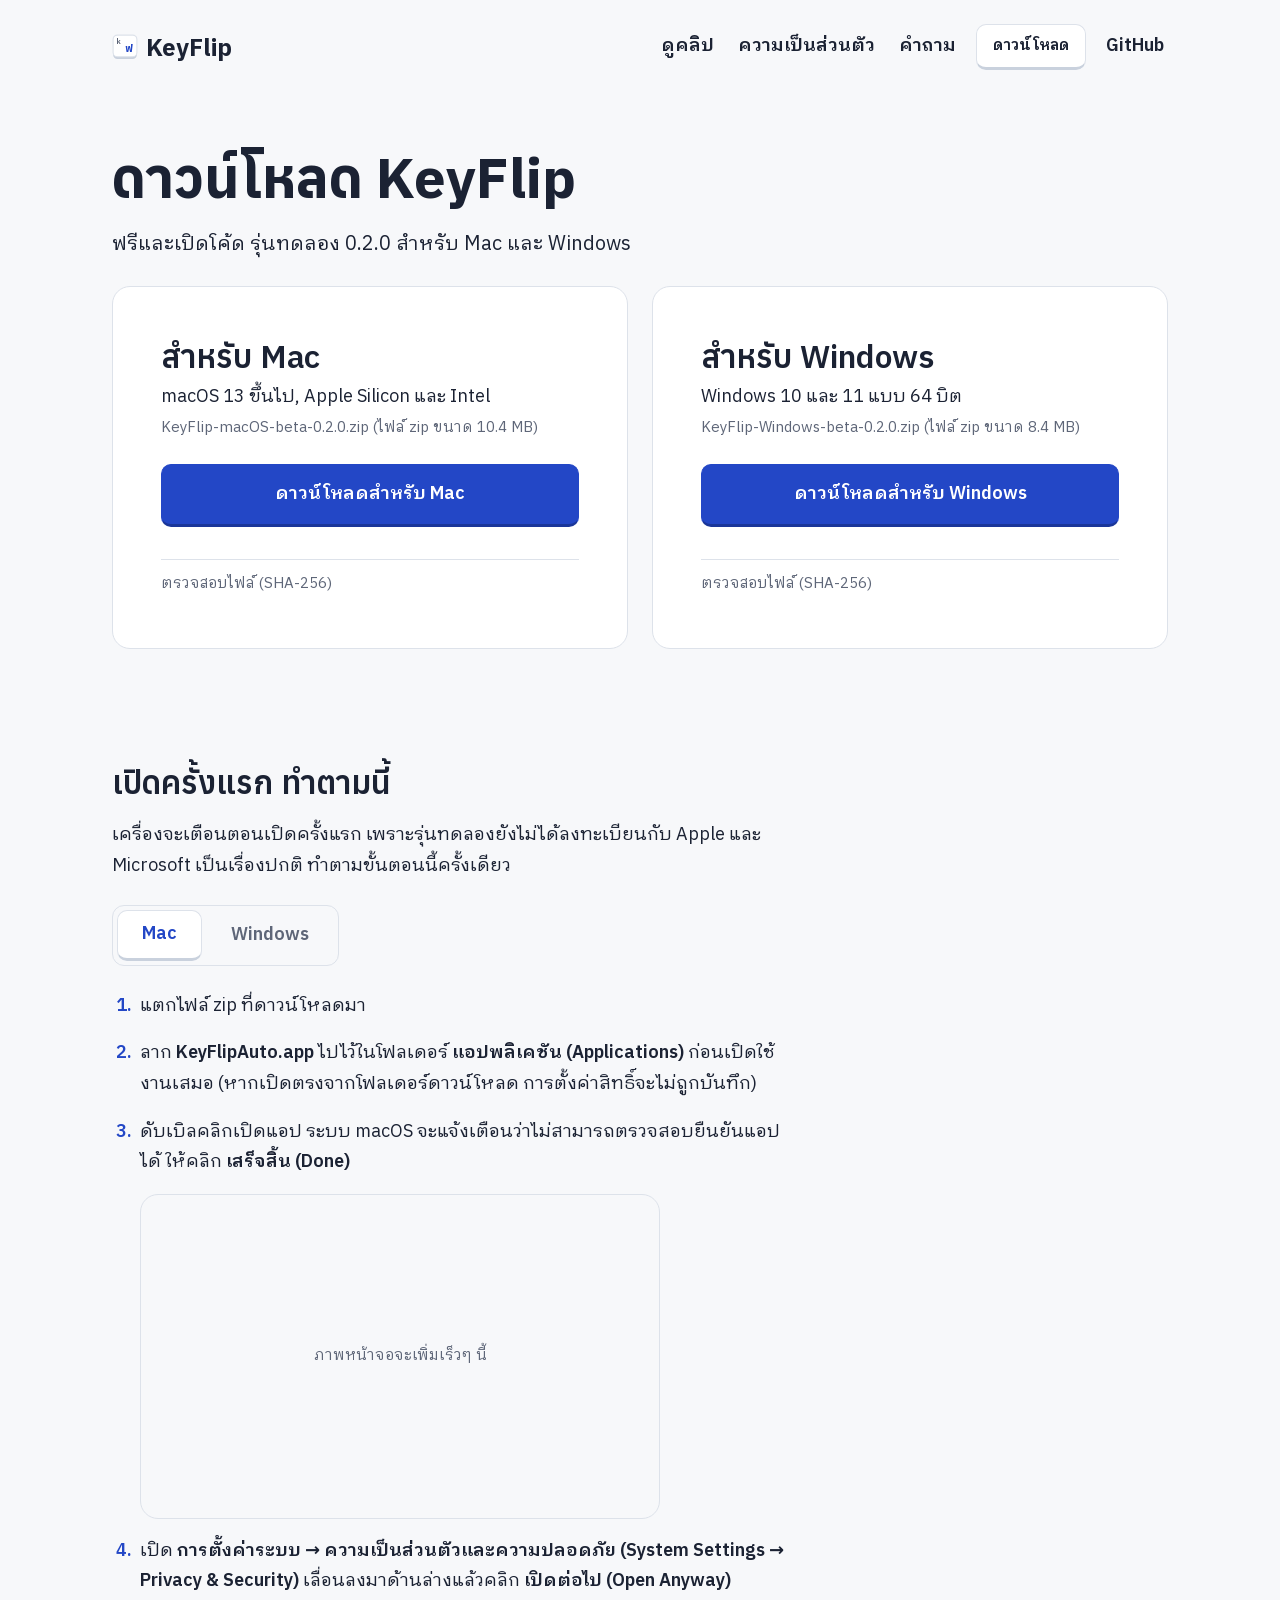
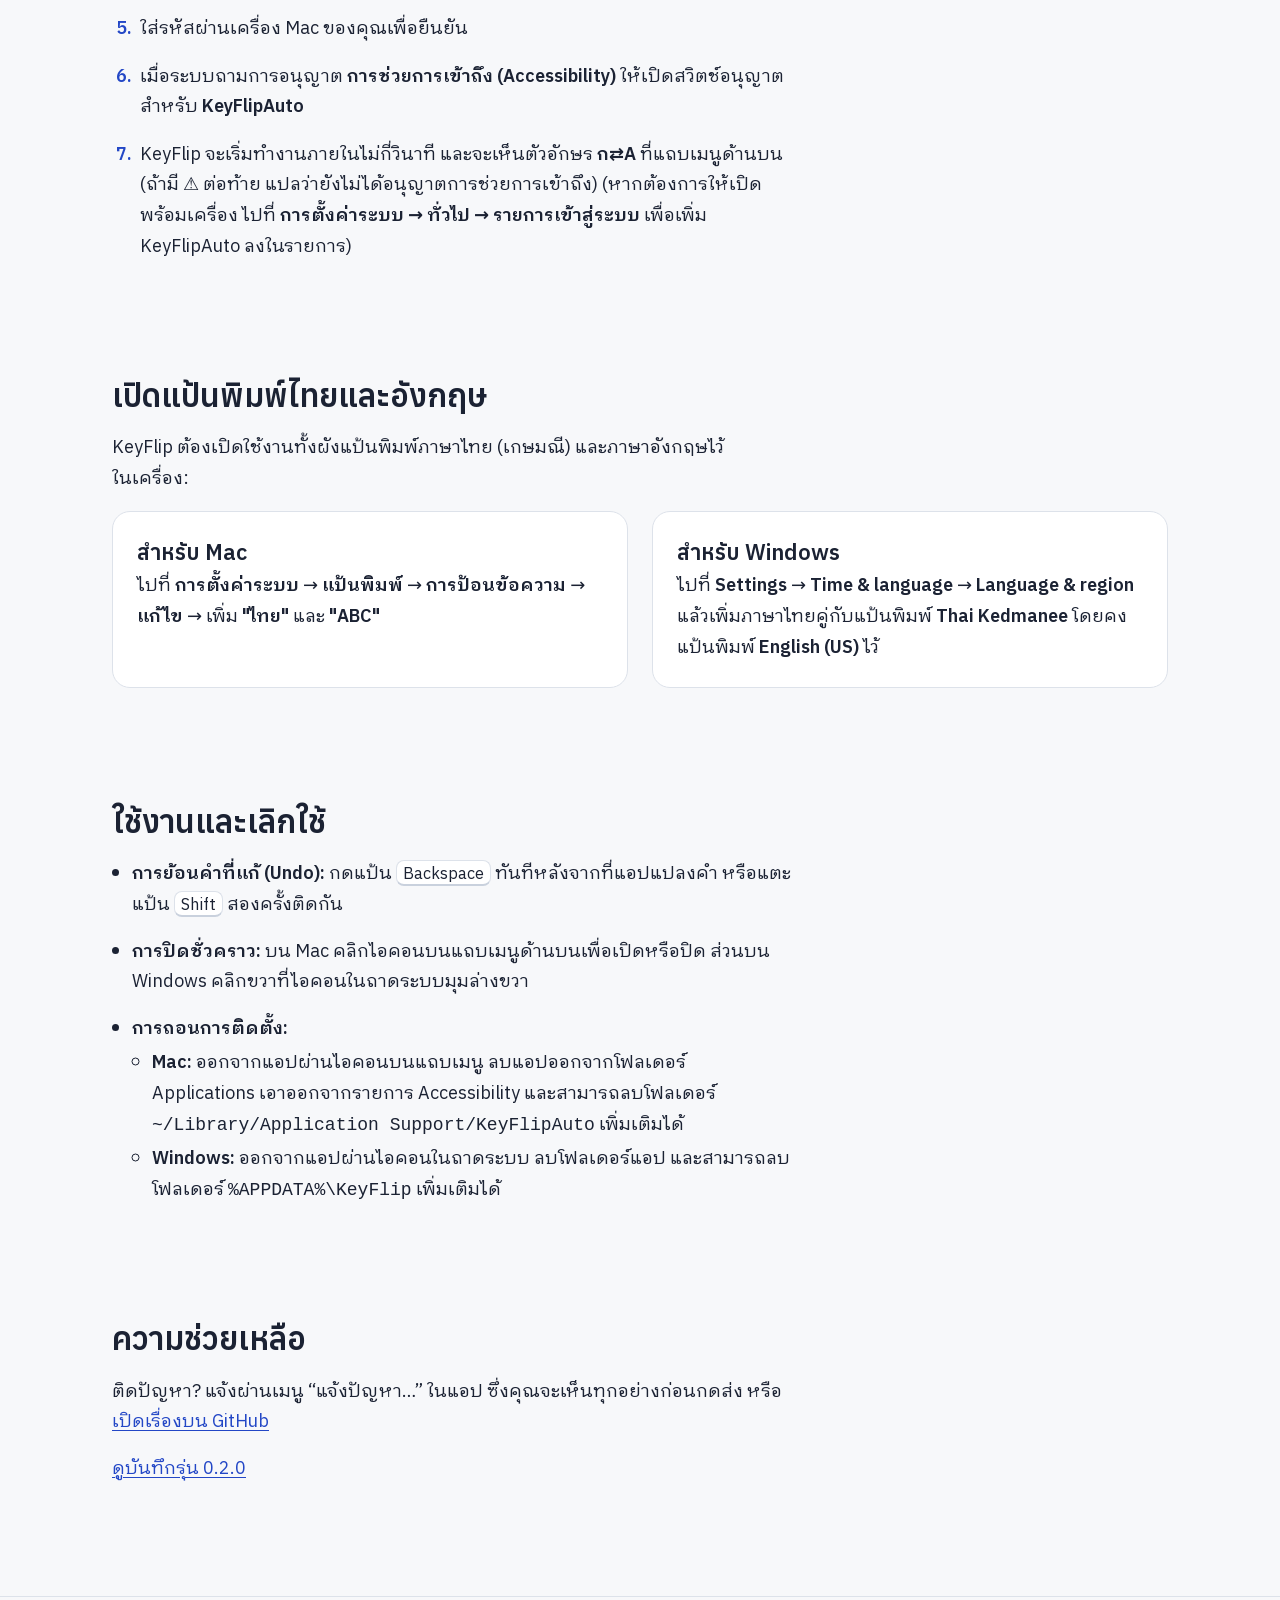
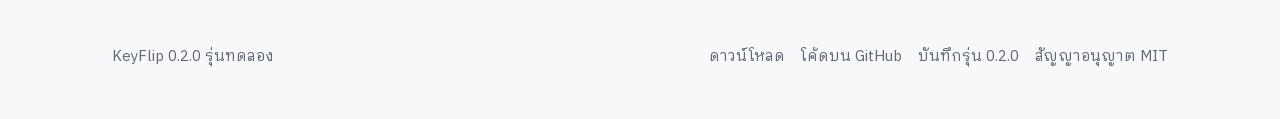
==== site/download/index.html @ 55f3b9a9 "Site: download page, share image, site README - site/download/index.html + assets/download.css/downl" ====
<!DOCTYPE html>
<html lang="th">
<head>
  <meta charset="UTF-8">
  <meta name="viewport" content="width=device-width, initial-scale=1.0">
  <title>ดาวน์โหลด KeyFlip สำหรับ Mac และ Windows</title>
  <meta name="description" content="ดาวน์โหลด KeyFlip รุ่นทดลอง 0.2.0 ฟรีสำหรับ Mac และ Windows แก้คำที่พิมพ์ผิดภาษาอัตโนมัติ พร้อมขั้นตอนการติดตั้งและการเปิดใช้งานครั้งแรก">
  <link rel="canonical" href="https://keyflip.sparkth.io/download/">
  <link rel="icon" href="../assets/favicon.svg" type="image/svg+xml">
  <meta name="theme-color" content="#F7F8FA">

  <!-- Open Graph -->
  <meta property="og:type" content="website">
  <meta property="og:url" content="https://keyflip.sparkth.io/download/">
  <meta property="og:title" content="ดาวน์โหลด KeyFlip สำหรับ Mac และ Windows">
  <meta property="og:description" content="ดาวน์โหลด KeyFlip รุ่นทดลอง 0.2.0 ฟรีสำหรับ Mac และ Windows แก้คำที่พิมพ์ผิดภาษาอัตโนมัติ พร้อมขั้นตอนการติดตั้งและการเปิดใช้งานครั้งแรก">
  <meta property="og:image" content="https://keyflip.sparkth.io/assets/og.png">
  <meta property="og:image:width" content="1200">
  <meta property="og:image:height" content="630">

  <!-- Twitter Card -->
  <meta name="twitter:card" content="summary_large_image">
  <meta name="twitter:title" content="ดาวน์โหลด KeyFlip สำหรับ Mac และ Windows">
  <meta name="twitter:description" content="ดาวน์โหลด KeyFlip รุ่นทดลอง 0.2.0 ฟรีสำหรับ Mac และ Windows แก้คำที่พิมพ์ผิดภาษาอัตโนมัติ พร้อมขั้นตอนการติดตั้งและการเปิดใช้งานครั้งแรก">
  <meta name="twitter:image" content="https://keyflip.sparkth.io/assets/og.png">

  <!-- Preload Critical Thai Subsets -->
  <link rel="preload" href="../fonts/anuphan-400-700-thai.woff2" as="font" type="font/woff2" crossorigin>
  <link rel="preload" href="../fonts/ibm-plex-sans-thai-looped-400-thai.woff2" as="font" type="font/woff2" crossorigin>

  <!-- Stylesheets in Strict Order -->
  <link rel="stylesheet" href="../fonts/fonts.css">
  <link rel="stylesheet" href="../design/tokens.css">
  <link rel="stylesheet" href="../assets/site.css">
  <link rel="stylesheet" href="../assets/download.css">

  <script src="../assets/download.js" defer></script>

  <!-- Schema.org SoftwareApplication JSON-LD -->
  <script type="application/ld+json">
  {
    "@context": "https://schema.org",
    "@type": "SoftwareApplication",
    "name": "KeyFlip",
    "operatingSystem": "macOS 13+, Windows 10/11 (64-bit)",
    "applicationCategory": "UtilitiesApplication",
    "softwareVersion": "0.2.0",
    "offers": {
      "@type": "Offer",
      "price": "0",
      "priceCurrency": "THB"
    },
    "license": "https://opensource.org/licenses/MIT",
    "url": "https://keyflip.sparkth.io/download/",
    "downloadUrl": "https://keyflip.sparkth.io/download/"
  }
  </script>
</head>
<body>
  <a href="#main-content" class="skip-link">ข้ามไปยังเนื้อหาหลัก</a>

  <!-- Header -->
  <header class="site-header">
    <div class="page-container site-header-inner">
      <a href="../" class="wordmark-link" aria-label="KeyFlip หน้าแรก">
        <svg class="wordmark-icon" viewBox="0 0 24 24" aria-hidden="true" focusable="false">
          <rect x="1" y="1" width="22" height="22" rx="4" fill="#C9D1DD"/>
          <rect x="1" y="1" width="22" height="20" rx="4" fill="#FFFFFF" stroke="#DDE2EA" stroke-width="1"/>
          <text x="4" y="9" font-family="'KF Display', sans-serif" font-size="7" font-weight="600" fill="#5E6678">k</text>
          <text x="19" y="17" text-anchor="end" font-family="'KF Display', sans-serif" font-size="10" font-weight="700" fill="#2347C6">ฟ</text>
        </svg>
        <span class="wordmark-text">KeyFlip</span>
      </a>

      <nav class="site-nav" aria-label="เมนูหลัก">
        <a href="../#video" class="nav-link nav-link-desktop">ดูคลิป</a>
        <a href="../#privacy" class="nav-link nav-link-desktop">ความเป็นส่วนตัว</a>
        <a href="../#faq" class="nav-link nav-link-desktop">คำถาม</a>
        <a href="./" class="btn btn-secondary btn-sm nav-download" aria-current="page">ดาวน์โหลด</a>
        <a href="https://github.com/ongkub/keyflip" class="nav-link nav-link-desktop" target="_blank" rel="noopener noreferrer" aria-label="โค้ดบน GitHub (เปิดในแท็บใหม่)">GitHub</a>
      </nav>
    </div>
  </header>

  <main id="main-content">
    <!-- Intro -->
    <section class="site-section download-intro-section">
      <div class="page-container">
        <h1>ดาวน์โหลด KeyFlip</h1>
        <p class="download-lead">ฟรีและเปิดโค้ด รุ่นทดลอง 0.2.0 สำหรับ Mac และ Windows</p>
      </div>
    </section>

    <!-- Mobile Visitors Panel -->
    <section class="mobile-notice-section" id="mobile-notice" hidden>
      <div class="page-container">
        <div class="mobile-notice-panel">
          <h2>เปิดหน้านี้บนคอมพิวเตอร์</h2>
          <p>KeyFlip ใช้กับ Mac และ Windows เท่านั้น ส่งลิงก์นี้ไปเปิดบนคอมพิวเตอร์ของคุณ</p>
          <div class="mobile-notice-actions">
            <button type="button" class="btn btn-primary" id="copy-link-btn">คัดลอกลิงก์</button>
            <a href="https://social-plugins.line.me/lineit/share?url=https%3A%2F%2Fkeyflip.sparkth.io%2Fdownload%2F" class="btn btn-secondary" target="_blank" rel="noopener noreferrer">ส่งทาง LINE</a>
          </div>
        </div>
      </div>
    </section>

    <!-- Download Panels -->
    <section class="site-section download-panels-section" id="downloads">
      <div class="page-container">
        <div class="download-grid" id="download-grid">
          <!-- Mac Panel -->
          <div class="download-panel" id="download-mac" data-os="mac">
            <div class="download-panel-header">
              <h2>สำหรับ Mac</h2>
              <span class="download-os-match" hidden>ตรงกับเครื่องนี้</span>
            </div>
            <p class="download-req">macOS 13&nbsp;ขึ้นไป, Apple Silicon และ Intel</p>
            <p class="download-file-info">KeyFlip-macOS-beta-0.2.0.zip (ไฟล์ zip ขนาด 10.4&nbsp;MB)</p>
            <div class="download-action">
              <a href="https://github.com/ongkub/keyflip/releases/download/v0.2.0-beta/KeyFlip-macOS-beta-0.2.0.zip" class="btn btn-primary" download>ดาวน์โหลดสำหรับ Mac</a>
            </div>
            <details class="checksum-details">
              <summary class="checksum-summary">ตรวจสอบไฟล์ (SHA-256)</summary>
              <div class="checksum-body">
                <p class="checksum-label">รหัส SHA-256:</p>
                <code class="checksum-code">90e9f7b6d387a3a17836d5f32320285218a87edb5f2ae88804161149cfb5afda</code>
                <p class="checksum-label">คำสั่งตรวจสอบใน Terminal:</p>
                <code class="checksum-cmd">shasum -a 256 KeyFlip-macOS-beta-0.2.0.zip</code>
              </div>
            </details>
          </div>

          <!-- Windows Panel -->
          <div class="download-panel" id="download-win" data-os="windows">
            <div class="download-panel-header">
              <h2>สำหรับ Windows</h2>
              <span class="download-os-match" hidden>ตรงกับเครื่องนี้</span>
            </div>
            <p class="download-req">Windows 10 และ 11 แบบ 64&nbsp;บิต</p>
            <p class="download-file-info">KeyFlip-Windows-beta-0.2.0.zip (ไฟล์ zip ขนาด 8.4&nbsp;MB)</p>
            <div class="download-action">
              <a href="https://github.com/ongkub/keyflip/releases/download/v0.2.0-beta/KeyFlip-Windows-beta-0.2.0.zip" class="btn btn-primary" download>ดาวน์โหลดสำหรับ Windows</a>
            </div>
            <details class="checksum-details">
              <summary class="checksum-summary">ตรวจสอบไฟล์ (SHA-256)</summary>
              <div class="checksum-body">
                <p class="checksum-label">รหัส SHA-256:</p>
                <code class="checksum-code">77443eb3f9908a63228579a391fc1288aa13075cf89aa02fc2313a00231976ce</code>
                <p class="checksum-label">คำสั่งตรวจสอบใน Command Prompt / PowerShell:</p>
                <code class="checksum-cmd">certutil -hashfile KeyFlip-Windows-beta-0.2.0.zip SHA256</code>
              </div>
            </details>
          </div>
        </div>
      </div>
    </section>

    <!-- Before You Open It -->
    <section class="site-section before-open-section" id="first-open">
      <div class="page-container">
        <h2>เปิดครั้งแรก ทำตามนี้</h2>
        <p class="before-open-lead">เครื่องจะเตือนตอนเปิดครั้งแรก เพราะรุ่นทดลองยังไม่ได้ลงทะเบียนกับ Apple และ Microsoft เป็นเรื่องปกติ ทำตามขั้นตอนนี้ครั้งเดียว</p>

        <div class="os-tabs-container">
          <div class="os-tablist" role="tablist" aria-label="เลือกระบบปฏิบัติการ">
            <button type="button" class="os-tab" role="tab" id="tab-mac" aria-controls="panel-mac" aria-selected="true" tabindex="0">Mac</button>
            <button type="button" class="os-tab" role="tab" id="tab-win" aria-controls="panel-win" aria-selected="false" tabindex="-1">Windows</button>
          </div>

          <!-- Mac Steps -->
          <div class="os-tabpanel" role="tabpanel" id="panel-mac" aria-labelledby="tab-mac" tabindex="0">
            <h3 class="os-tabpanel-title">สำหรับ Mac</h3>
            <ol class="step-list">
              <li class="step-item">แตกไฟล์ zip ที่ดาวน์โหลดมา</li>
              <li class="step-item">ลาก <strong>KeyFlipAuto.app</strong> ไปไว้ในโฟลเดอร์ <strong>แอปพลิเคชัน (Applications)</strong> ก่อนเปิดใช้งานเสมอ (หากเปิดตรงจากโฟลเดอร์ดาวน์โหลด การตั้งค่าสิทธิ์จะไม่ถูกบันทึก)</li>
              <li class="step-item">
                ดับเบิลคลิกเปิดแอป ระบบ macOS จะแจ้งเตือนว่าไม่สามารถตรวจสอบยืนยันแอปได้ ให้คลิก <strong>เสร็จสิ้น (Done)</strong>
                <figure class="step-shot" data-todo="screenshot">
                  <div class="step-shot-placeholder">ภาพหน้าจอจะเพิ่มเร็วๆ นี้</div>
                </figure>
              </li>
              <li class="step-item">เปิด <strong>การตั้งค่าระบบ → ความเป็นส่วนตัวและความปลอดภัย (System Settings → Privacy &amp; Security)</strong> เลื่อนลงมาด้านล่างแล้วคลิก <strong>เปิดต่อไป (Open Anyway)</strong></li>
              <li class="step-item">ใส่รหัสผ่านเครื่อง Mac ของคุณเพื่อยืนยัน</li>
              <li class="step-item">เมื่อระบบถามการอนุญาต <strong>การช่วยการเข้าถึง (Accessibility)</strong> ให้เปิดสวิตช์อนุญาตสำหรับ <strong>KeyFlipAuto</strong></li>
              <li class="step-item">KeyFlip จะเริ่มทำงานภายในไม่กี่วินาที และจะเห็นตัวอักษร <strong>ก⇄A</strong> ที่แถบเมนูด้านบน (ถ้ามี ⚠ ต่อท้าย แปลว่ายังไม่ได้อนุญาตการช่วยการเข้าถึง) (หากต้องการให้เปิดพร้อมเครื่อง ไปที่ <strong>การตั้งค่าระบบ → ทั่วไป → รายการเข้าสู่ระบบ</strong> เพื่อเพิ่ม KeyFlipAuto ลงในรายการ)</li>
            </ol>
          </div>

          <!-- Windows Steps -->
          <div class="os-tabpanel" role="tabpanel" id="panel-win" aria-labelledby="tab-win" tabindex="0">
            <h3 class="os-tabpanel-title">สำหรับ Windows</h3>
            <ol class="step-list">
              <li class="step-item">แตกไฟล์ zip ไว้ที่ใดก็ได้ตามต้องการ (เช่น Documents\KeyFlip) โดยเก็บไฟล์ <strong>keyflip.exe</strong> ไว้ข้างโฟลเดอร์ <strong>models</strong> เสมอ</li>
              <li class="step-item">ดับเบิลคลิกเปิดไฟล์ <strong>keyflip.exe</strong></li>
              <li class="step-item">
                หากหน้าต่าง <strong>Windows protected your PC</strong> ปรากฏขึ้น ให้คลิก <strong>More info</strong> แล้วเลือก <strong>Run anyway</strong>
                <figure class="step-shot" data-todo="screenshot">
                  <div class="step-shot-placeholder">ภาพหน้าจอจะเพิ่มเร็วๆ นี้</div>
                </figure>
              </li>
              <li class="step-item">ไอคอนจะปรากฏขึ้นที่ <strong>ถาดระบบ (System Tray)</strong> บริเวณมุมล่างขวาของหน้าจอ</li>
              <li class="step-item">คลิกขวาที่ไอคอนเพื่อเปิด/ปิดการทำงาน ดูสถิติ และเลือก <strong>แจ้งปัญหา…</strong></li>
            </ol>
          </div>
        </div>
      </div>
    </section>

    <!-- Keyboard Layouts -->
    <section class="site-section keyboard-layouts-section" id="keyboard-layouts">
      <div class="page-container">
        <h2>เปิดแป้นพิมพ์ไทยและอังกฤษ</h2>
        <p>KeyFlip ต้องเปิดใช้งานทั้งผังแป้นพิมพ์ภาษาไทย (เกษมณี) และภาษาอังกฤษไว้ในเครื่อง:</p>
        <div class="keyboard-grid">
          <div class="keyboard-item">
            <h3>สำหรับ Mac</h3>
            <p>ไปที่ <strong>การตั้งค่าระบบ</strong> → <strong>แป้นพิมพ์</strong> → <strong>การป้อนข้อความ</strong> → <strong>แก้ไข</strong> → เพิ่ม <strong>"ไทย"</strong> และ <strong>"ABC"</strong></p>
          </div>
          <div class="keyboard-item">
            <h3>สำหรับ Windows</h3>
            <p>ไปที่ <strong>Settings</strong> → <strong>Time &amp; language</strong> → <strong>Language &amp; region</strong> แล้วเพิ่มภาษาไทยคู่กับแป้นพิมพ์ <strong>Thai Kedmanee</strong> โดยคงแป้นพิมพ์ <strong>English (US)</strong> ไว้</p>
          </div>
        </div>
      </div>
    </section>

    <!-- After Installing -->
    <section class="site-section after-install-section" id="after-install">
      <div class="page-container">
        <h2>ใช้งานและเลิกใช้</h2>
        <ul class="usage-list">
          <li class="usage-item">
            <strong>การย้อนคำที่แก้ (Undo):</strong> กดแป้น <kbd>Backspace</kbd> ทันทีหลังจากที่แอปแปลงคำ หรือแตะแป้น <kbd>Shift</kbd> สองครั้งติดกัน
          </li>
          <li class="usage-item">
            <strong>การปิดชั่วคราว:</strong> บน Mac คลิกไอคอนบนแถบเมนูด้านบนเพื่อเปิดหรือปิด ส่วนบน Windows คลิกขวาที่ไอคอนในถาดระบบมุมล่างขวา
          </li>
          <li class="usage-item">
            <strong>การถอนการติดตั้ง:</strong>
            <ul class="usage-sublist">
              <li><strong>Mac:</strong> ออกจากแอปผ่านไอคอนบนแถบเมนู ลบแอปออกจากโฟลเดอร์ Applications เอาออกจากรายการ Accessibility และสามารถลบโฟลเดอร์ <code>~/Library/Application Support/KeyFlipAuto</code> เพิ่มเติมได้</li>
              <li><strong>Windows:</strong> ออกจากแอปผ่านไอคอนในถาดระบบ ลบโฟลเดอร์แอป และสามารถลบโฟลเดอร์ <code>%APPDATA%\KeyFlip</code> เพิ่มเติมได้</li>
            </ul>
          </li>
        </ul>
      </div>
    </section>

    <!-- Help -->
    <section class="site-section help-section" id="help">
      <div class="page-container">
        <h2>ความช่วยเหลือ</h2>
        <p>ติดปัญหา? แจ้งผ่านเมนู “แจ้งปัญหา…” ในแอป ซึ่งคุณจะเห็นทุกอย่างก่อนกดส่ง หรือ<a href="https://github.com/ongkub/keyflip/issues" target="_blank" rel="noopener noreferrer">เปิดเรื่องบน GitHub</a></p>
        <p><a href="https://github.com/ongkub/keyflip/releases/tag/v0.2.0-beta" target="_blank" rel="noopener noreferrer">ดูบันทึกรุ่น 0.2.0</a></p>
      </div>
    </section>
  </main>

  <!-- Footer -->
  <footer class="site-footer">
    <div class="page-container site-footer-inner">
      <p class="footer-meta">KeyFlip 0.2.0 รุ่นทดลอง</p>
      <nav class="footer-links" aria-label="ลิงก์ส่วนท้าย">
        <a href="./">ดาวน์โหลด</a>
        <a href="https://github.com/ongkub/keyflip" target="_blank" rel="noopener noreferrer">โค้ดบน GitHub</a>
        <a href="https://github.com/ongkub/keyflip/releases/tag/v0.2.0-beta" target="_blank" rel="noopener noreferrer">บันทึกรุ่น 0.2.0</a>
        <a href="https://github.com/ongkub/keyflip/blob/main/LICENSE" target="_blank" rel="noopener noreferrer">สัญญาอนุญาต MIT</a>
      </nav>
    </div>
  </footer>
</body>
</html>
---- site/fonts/fonts.css ----
/* Self-hosted Thai + Latin subsets from Google Fonts (SIL OFL 1.1, see OFL-*.txt).
   Families are aliased: 'KF Display' = Anuphan (Cadson Demak), 'KF Text' = IBM Plex Sans Thai Looped (IBM).
   Use the CSS variables in ../design/tokens.css, not these names directly. */
@font-face {
  font-family: 'KF Display';
  font-style: normal;
  font-weight: 400 700;
  font-display: swap;
  src: url('anuphan-400-700-thai.woff2') format('woff2');
  unicode-range: U+02D7, U+0303, U+0331, U+0E01-0E5B, U+200C-200D, U+25CC;
}
@font-face {
  font-family: 'KF Display';
  font-style: normal;
  font-weight: 400 700;
  font-display: swap;
  src: url('anuphan-400-700-latin.woff2') format('woff2');
  unicode-range: U+0000-00FF, U+0131, U+0152-0153, U+02BB-02BC, U+02C6, U+02DA, U+02DC, U+0304, U+0308, U+0329, U+2000-206F, U+20AC, U+2122, U+2191, U+2193, U+2212, U+2215, U+FEFF, U+FFFD;
}
@font-face {
  font-family: 'KF Text';
  font-style: normal;
  font-weight: 400;
  font-display: swap;
  src: url('ibm-plex-sans-thai-looped-400-thai.woff2') format('woff2');
  unicode-range: U+02D7, U+0303, U+0331, U+0E01-0E5B, U+200C-200D, U+25CC;
}
@font-face {
  font-family: 'KF Text';
  font-style: normal;
  font-weight: 400;
  font-display: swap;
  src: url('ibm-plex-sans-thai-looped-400-latin.woff2') format('woff2');
  unicode-range: U+0000-00FF, U+0131, U+0152-0153, U+02BB-02BC, U+02C6, U+02DA, U+02DC, U+0304, U+0308, U+0329, U+2000-206F, U+20AC, U+2122, U+2191, U+2193, U+2212, U+2215, U+FEFF, U+FFFD;
}
@font-face {
  font-family: 'KF Text';
  font-style: normal;
  font-weight: 600;
  font-display: swap;
  src: url('ibm-plex-sans-thai-looped-600-thai.woff2') format('woff2');
  unicode-range: U+02D7, U+0303, U+0331, U+0E01-0E5B, U+200C-200D, U+25CC;
}
@font-face {
  font-family: 'KF Text';
  font-style: normal;
  font-weight: 600;
  font-display: swap;
  src: url('ibm-plex-sans-thai-looped-600-latin.woff2') format('woff2');
  unicode-range: U+0000-00FF, U+0131, U+0152-0153, U+02BB-02BC, U+02C6, U+02DA, U+02DC, U+0304, U+0308, U+0329, U+2000-206F, U+20AC, U+2122, U+2191, U+2193, U+2212, U+2215, U+FEFF, U+FFFD;
}
---- site/design/tokens.css ----
/* Design tokens for the KeyFlip site. Source of truth: ../DESIGN.md (keep the two in sync).
   Import ../fonts/fonts.css before this file. Use these variables; do not hard-code values. */
:root {
  /* Colors */
  --color-primary: #2347C6;          /* Legend Blue: Thai legend, primary action, links */
  --color-primary-pressed: #1A3699;
  --color-on-primary: #FFFFFF;
  --color-ink: #1B2233;              /* all text */
  --color-slate: #5E6678;            /* Latin legend, gibberish before the fix, captions */
  --color-neutral: #F7F8FA;          /* page background */
  --color-keycap: #FFFFFF;           /* key tops, buttons, panels, inputs */
  --color-keycap-edge: #C9D1DD;      /* the visible bottom edge of a key */
  --color-rule: #DDE2EA;             /* FAQ / table hairlines only */
  --color-highlight: #FFE066;        /* behind the word just fixed; always with ink text */

  /* Type families (aliases declared in ../fonts/fonts.css) */
  --font-display: 'KF Display', 'KF Text', 'Noto Sans Thai', 'Thonburi', system-ui, sans-serif;  /* Anuphan; KF Text second: Anuphan has no U+25CC dotted circle */
  --font-text: 'KF Text', 'Noto Sans Thai Looped', 'Thonburi', system-ui, sans-serif;  /* IBM Plex Sans Thai Looped */
  --font-mono: ui-monospace, 'SF Mono', Menlo, Consolas, monospace;                     /* checksums, commands only */

  /* Type scale: size / line-height (Thai needs the generous line-heights; never add letter-spacing) */
  --type-display: 700 clamp(2.25rem, 1.4rem + 3.6vw, 3.5rem) / 1.25 var(--font-display);
  --type-headline: 600 clamp(1.625rem, 1.3rem + 1.4vw, 2rem) / 1.35 var(--font-display);
  --type-title: 600 1.375rem / 1.45 var(--font-display);
  --type-body: 400 1.125rem / 1.7 var(--font-text);
  --type-body-strong: 600 1.125rem / 1.7 var(--font-text);
  --type-small: 400 0.9375rem / 1.6 var(--font-text);
  --type-legend-thai: 600 1.75rem / 1.4 var(--font-display);
  --type-legend-latin: 500 0.9375rem / 1.2 var(--font-display);

  /* Radii by role (never one radius for everything) */
  --radius-control: 8px;
  --radius-key: 10px;
  --radius-panel: 18px;

  /* Spacing (4px base) */
  --space-xs: 4px;
  --space-sm: 8px;
  --space-md: 16px;
  --space-lg: 24px;
  --space-xl: 48px;
  --space-xxl: 72px;
  --space-section: clamp(72px, 5rem + 3vw, 112px);
  --text-measure: 680px;
  --page-max: 1120px;
  --gutter: clamp(16px, 4vw, 32px);

  /* Keycap depth: a solid edge, not a shadow */
  --key-size: clamp(48px, 9vw, 64px);
  --key-edge: 3px;
  --key-edge-pressed: 1px;
}
---- site/assets/site.css ----
/* Reset & Document Baseline */
*, *::before, *::after {
  box-sizing: border-box;
}

html {
  font-synthesis: none;
  letter-spacing: 0;
  -webkit-text-size-adjust: 100%;
  scroll-behavior: auto;
}

body {
  margin: 0;
  padding: 0;
  background-color: var(--color-neutral);
  color: var(--color-ink);
  font: var(--type-body);
  font-synthesis: none;
  letter-spacing: 0;
}

/* Accessibility: Skip Link */
.skip-link {
  position: absolute;
  top: -100px;
  left: var(--gutter);
  background: var(--color-primary);
  color: var(--color-on-primary);
  padding: var(--space-sm) var(--space-md);
  border-radius: var(--radius-control);
  font: var(--type-body-strong);
  text-decoration: none;
  z-index: 1000;
  transition: top 120ms ease-out;
}

.skip-link:focus-visible {
  top: var(--space-md);
  outline: 2px solid var(--color-ink);
  outline-offset: 2px;
}

/* Accessible Focus Ring */
:focus-visible {
  outline: 2px solid var(--color-primary);
  outline-offset: 2px;
}

/* Typography Defaults */
/* Keep each Thai phrase whole; wrap only at the space between phrases. */
.phrase { display: inline-block; }

h1 {
  font: var(--type-display);
  color: var(--color-ink);
  margin-block: 0 var(--space-md);
  text-wrap: balance;
}

h2 {
  font: var(--type-headline);
  color: var(--color-ink);
  margin-block: 0 var(--space-md);
  text-wrap: balance;
}

h3 {
  font: var(--type-title);
  color: var(--color-ink);
  margin-block: 0 var(--space-sm);
  text-wrap: balance;
}

p {
  margin-block: 0 var(--space-md);
  text-wrap: pretty;
  max-width: var(--text-measure);
}

a {
  color: var(--color-primary);
  text-decoration-thickness: 1px;
  text-underline-offset: 3px;
}

a:hover {
  color: var(--color-primary-pressed);
}

kbd {
  font-family: var(--font-display);
  background-color: var(--color-keycap);
  border: 1px solid var(--color-rule);
  border-bottom: 2px solid var(--color-keycap-edge);
  border-radius: var(--radius-control);
  padding: 1px 6px;
  font-size: 0.9em;
  line-height: 1.3;
  color: var(--color-ink);
  display: inline-block;
  vertical-align: baseline;
}

mark {
  background-color: var(--color-highlight);
  color: var(--color-ink);
  padding: 0 4px;
  border-radius: var(--radius-control);
}

/* Page Layout */
.page-container {
  max-width: var(--page-max);
  margin-inline: auto;
  padding-inline: var(--gutter);
}

.site-section {
  margin-block-end: var(--space-section);
}

/* Buttons */
.btn {
  display: inline-flex;
  align-items: center;
  justify-content: center;
  font: var(--type-body-strong);
  padding: 14px 24px;
  min-height: 44px;
  border-radius: var(--radius-key);
  cursor: pointer;
  text-decoration: none;
  font-synthesis: none;
  border: 1px solid transparent;
  border-bottom: var(--key-edge) solid var(--color-keycap-edge);
  transition: transform 80ms cubic-bezier(0.2, 0.8, 0.2, 1),
              border-bottom-width 80ms cubic-bezier(0.2, 0.8, 0.2, 1),
              margin-bottom 80ms cubic-bezier(0.2, 0.8, 0.2, 1),
              background-color 80ms cubic-bezier(0.2, 0.8, 0.2, 1);
  box-sizing: border-box;
}

.btn:active {
  transform: translateY(2px);
  border-bottom-width: var(--key-edge-pressed);
  margin-bottom: 2px;
}

.btn-primary {
  background-color: var(--color-primary);
  color: var(--color-on-primary);
  border-color: var(--color-primary);
  border-bottom-color: var(--color-primary-pressed);
}

.btn-primary:hover {
  background-color: var(--color-primary-pressed);
  color: var(--color-on-primary);
}

.btn-secondary {
  background-color: var(--color-keycap);
  color: var(--color-ink);
  border-color: var(--color-rule);
  border-bottom-color: var(--color-keycap-edge);
}

.btn-secondary:hover {
  background-color: var(--color-neutral);
  color: var(--color-ink);
}

.btn-sm {
  padding: 8px 16px;
  min-height: 38px;
  font-size: 0.9375rem;
}

/* Header */
.site-header {
  padding-block: var(--space-lg);
  margin-block-end: var(--space-xl);
}

.site-header-inner {
  display: flex;
  align-items: center;
  justify-content: space-between;
  gap: var(--space-md);
}

.wordmark-link {
  display: inline-flex;
  align-items: center;
  gap: var(--space-sm);
  text-decoration: none;
  color: var(--color-ink);
}

.wordmark-icon {
  display: block;
  width: 26px;
  height: 26px;
  flex-shrink: 0;
}

.wordmark-text {
  font-family: var(--font-display);
  font-size: 1.5rem;
  font-weight: 700;
  line-height: 1;
  color: var(--color-ink);
}

.site-nav {
  display: flex;
  align-items: center;
  gap: var(--space-md);
}

.nav-link {
  font: var(--type-body-strong);
  color: var(--color-ink);
  text-decoration: none;
  padding: var(--space-xs) var(--space-xs);
  min-height: 44px;
  display: inline-flex;
  align-items: center;
}

.nav-link:hover {
  color: var(--color-primary);
}

@media (max-width: 640px) {
  .nav-link-desktop {
    display: none;
  }
}

/* Hero Section */
.hero-grid {
  display: grid;
  grid-template-columns: 1fr 1fr;
  gap: var(--space-xl);
  align-items: flex-start;
}

@media (max-width: 860px) {
  .hero-grid {
    grid-template-columns: 1fr;
    gap: var(--space-xl);
  }
}

.hero-lead {
  font: var(--type-body);
  font-size: 1.1875rem;
  color: var(--color-ink);
  margin-block-end: var(--space-lg);
}

.hero-actions {
  display: flex;
  align-items: center;
  gap: var(--space-md);
  flex-wrap: wrap;
  margin-block-end: var(--space-md);
}

.hero-link-video {
  font: var(--type-body-strong);
  color: var(--color-primary);
  text-decoration: none;
  min-height: 44px;
  display: inline-flex;
  align-items: center;
  padding: var(--space-xs) var(--space-sm);
}

.hero-link-video:hover {
  text-decoration: underline;
}

.hero-meta {
  font: var(--type-small);
  color: var(--color-slate);
  margin: 0;
}

/* Hero Right Column: Keycaps & Demo */
.hero-demo-stage {
  display: flex;
  flex-direction: column;
  gap: var(--space-md);
}

.keycap-row {
  display: flex;
  gap: var(--space-sm);
  perspective: 600px;
  flex-wrap: nowrap;
  overflow-x: auto;
  padding-bottom: 6px;
  min-height: var(--key-size);
}

.keycap {
  width: var(--key-size);
  height: var(--key-size);
  position: relative;
  flex-shrink: 0;
}

.keycap-inner {
  width: 100%;
  height: 100%;
  position: relative;
  transform-style: preserve-3d;
  transition: transform 380ms cubic-bezier(0.2, 0.8, 0.2, 1);
}

.keycap.is-flipped .keycap-inner {
  transform: rotateX(-180deg);
}

.keycap-face {
  position: absolute;
  inset: 0;
  background-color: var(--color-keycap);
  border: 1px solid var(--color-rule);
  border-bottom: var(--key-edge) solid var(--color-keycap-edge);
  border-radius: var(--radius-key);
  box-sizing: border-box;
  padding: 3px 6px;
  display: flex;
  flex-direction: column;
  justify-content: space-between;
  backface-visibility: hidden;
  -webkit-backface-visibility: hidden;
  user-select: none;
}

.keycap-face-front {
  /* Front face orientation */
}

.keycap-face-back {
  transform: rotateX(180deg);
}

.legend-latin {
  align-self: flex-start;
  text-align: left;
}

.legend-thai {
  align-self: flex-end;
  text-align: right;
}

.legend-lead-ink {
  font-family: var(--font-display);
  font-size: clamp(1.125rem, 3.2vw, 1.375rem);
  font-weight: 600;
  line-height: 1.2;
  color: var(--color-ink);
}

.legend-lead-primary {
  font-family: var(--font-display);
  font-size: clamp(1.25rem, 3.8vw, 1.75rem);
  font-weight: 600;
  line-height: 1.35;
  color: var(--color-primary);
}

.legend-sub {
  font-family: var(--font-display);
  font-size: clamp(0.75rem, 2.2vw, 0.9375rem);
  font-weight: 500;
  line-height: 1.25;
  color: var(--color-slate);
}

.hero-result-line {
  display: flex;
  align-items: center;
  gap: var(--space-sm);
  min-height: 44px;
  margin: 0;
  flex-wrap: wrap;
}

.hero-result-caption {
  font: var(--type-small);
  color: var(--color-slate);
}

.composed-word {
  display: inline-block;
  background-color: var(--color-highlight);
  color: var(--color-ink);
  font: var(--type-title);
  padding: 2px 8px;
  border-radius: var(--radius-control);
  opacity: 0;
  transform: scale(0.98);
  transition: opacity 200ms cubic-bezier(0.2, 0.8, 0.2, 1),
              transform 200ms cubic-bezier(0.2, 0.8, 0.2, 1);
  word-break: normal;
}

.composed-word.is-visible {
  opacity: 1;
  transform: scale(1);
}

.demo-input-group {
  display: flex;
  flex-direction: column;
  gap: var(--space-xs);
  max-width: var(--text-measure);
}

.demo-input-label {
  font: var(--type-body-strong);
  color: var(--color-ink);
}

.demo-text-input {
  background-color: var(--color-keycap);
  color: var(--color-ink);
  font: var(--type-title);
  border-radius: var(--radius-control);
  padding: 16px 20px;
  border: 1px solid var(--color-rule);
  border-bottom: var(--key-edge) solid var(--color-keycap-edge);
  width: 100%;
  box-sizing: border-box;
  font-synthesis: none;
  min-height: 56px;
}

.demo-text-input::placeholder {
  color: var(--color-slate);
  opacity: 0.7;
}

.demo-input-note {
  font: var(--type-small);
  color: var(--color-slate);
  margin: 0;
}

/* Video Section */
.video-frame {
  background-color: var(--color-keycap);
  border: 1px solid var(--color-rule);
  border-radius: var(--radius-panel);
  overflow: hidden;
  aspect-ratio: 16 / 9;
  max-width: 100%;
  margin-block: var(--space-md) var(--space-md);
}

.video-frame video {
  width: 100%;
  height: 100%;
  display: block;
  object-fit: cover;
  background-color: var(--color-keycap);
}

.video-captions-grid {
  display: grid;
  grid-template-columns: 1fr 1fr;
  gap: var(--space-md);
  margin-top: var(--space-sm);
  max-width: var(--text-measure);
}

@media (max-width: 640px) {
  .video-captions-grid {
    grid-template-columns: 1fr;
  }
}

.video-caption-item {
  font: var(--type-small);
  color: var(--color-ink);
  display: flex;
  align-items: baseline;
  gap: var(--space-xs);
  flex-wrap: wrap;
}

.mini-key-pair {
  display: inline-flex;
  gap: 2px;
  vertical-align: middle;
}

.mini-key {
  font-family: var(--font-display);
  font-size: 0.75rem;
  font-weight: 600;
  padding: 1px 4px;
  background-color: var(--color-keycap);
  border: 1px solid var(--color-rule);
  border-bottom: 2px solid var(--color-keycap-edge);
  border-radius: 4px;
  line-height: 1.2;
  color: var(--color-ink);
}

/* Comparison rows in Section 3 */
.compare-box {
  display: flex;
  flex-direction: column;
  gap: var(--space-sm);
  margin-block-start: var(--space-md);
  max-width: var(--text-measure);
}

.compare-row {
  display: flex;
  align-items: center;
  gap: var(--space-sm);
  padding-block: var(--space-xs);
  flex-wrap: wrap;
}

.compare-arrow {
  color: var(--color-slate);
  user-select: none;
}

.compare-status {
  font: var(--type-body-strong);
}

.text-slate {
  color: var(--color-slate);
}

.text-primary {
  color: var(--color-primary);
  font-weight: 600;
}

/* Chips in Section 4 */
.key-chip {
  font-family: var(--font-display);
  font-size: 0.875rem;
  font-weight: 600;
  padding: 2px 8px;
  background-color: var(--color-keycap);
  border: 1px solid var(--color-rule);
  border-bottom: 2px solid var(--color-keycap-edge);
  border-radius: var(--radius-control);
  color: var(--color-ink);
  display: inline-block;
  line-height: 1.3;
  vertical-align: middle;
}

/* Privacy Panel in Section 5 */
.privacy-panel {
  background-color: var(--color-keycap);
  border: 1px solid var(--color-rule);
  border-radius: var(--radius-panel);
  padding: var(--space-xl);
  display: flex;
  flex-direction: column;
  gap: var(--space-lg);
  max-width: var(--text-measure);
  margin-block-start: var(--space-md);
}

@media (max-width: 640px) {
  .privacy-panel {
    padding: var(--space-lg);
  }
}

.privacy-group h3 {
  margin-block: 0 var(--space-xs);
  font-size: 1.125rem;
}

.privacy-group ul {
  margin: 0;
  padding-left: 20px;
}

.privacy-group li {
  font: var(--type-body);
  margin-block: var(--space-xs);
}

.privacy-source-links {
  font: var(--type-small);
  color: var(--color-slate);
  margin-block-start: var(--space-md);
}

/* FAQ in Section 7 */
.faq-list {
  max-width: var(--text-measure);
  margin-block-start: var(--space-md);
}

.faq-item {
  border-bottom: 1px solid var(--color-rule);
}

.faq-item:first-child {
  border-top: 1px solid var(--color-rule);
}

.faq-question {
  font: var(--type-title);
  color: var(--color-ink);
  padding-block: var(--space-md);
  cursor: pointer;
  list-style: none;
  display: flex;
  justify-content: space-between;
  align-items: center;
  gap: var(--space-md);
  user-select: none;
}

.faq-question::-webkit-details-marker {
  display: none;
}

.faq-indicator {
  font-family: var(--font-display);
  font-size: 1.25rem;
  font-weight: 500;
  color: var(--color-slate);
  transition: transform 180ms ease-out;
  flex-shrink: 0;
}

details[open] .faq-indicator {
  transform: rotate(45deg);
}

.faq-answer {
  padding-bottom: var(--space-md);
}

.faq-answer p {
  margin: 0;
}

/* Footer */
.site-footer {
  border-top: 1px solid var(--color-rule);
  padding-block: var(--space-xl);
  margin-top: var(--space-section);
}

.site-footer-inner {
  display: flex;
  justify-content: space-between;
  align-items: center;
  flex-wrap: wrap;
  gap: var(--space-md);
}

.footer-meta {
  font: var(--type-small);
  color: var(--color-slate);
  margin: 0;
}

.footer-links {
  display: flex;
  gap: var(--space-md);
  flex-wrap: wrap;
}

.footer-links a {
  font: var(--type-small);
  color: var(--color-slate);
  text-decoration: none;
}

.footer-links a:hover {
  color: var(--color-primary);
  text-decoration: underline;
}

/* Reduced Motion Mode */
@media (prefers-reduced-motion: reduce) {
  .keycap-row {
    perspective: none;
  }
  .keycap-inner {
    transform: none !important;
    transition: none !important;
  }
  .keycap-face {
    transition: opacity 150ms ease-out !important;
  }
  .keycap-face-front {
    opacity: 1;
  }
  .keycap-face-back {
    transform: none !important;
    opacity: 0;
  }
  .keycap.is-flipped .keycap-face-front {
    opacity: 0;
  }
  .keycap.is-flipped .keycap-face-back {
    opacity: 1;
  }
  .composed-word {
    transform: none !important;
    transition: opacity 200ms ease-out !important;
  }
  .btn {
    transition: none !important;
  }
  .faq-indicator {
    transition: none !important;
  }
}

.visually-hidden {
  position: absolute; width: 1px; height: 1px; padding: 0; margin: -1px;
  overflow: hidden; clip: rect(0 0 0 0); white-space: nowrap; border: 0;
}
---- site/assets/download.css ----
/* Download page specific styles. Inherits baseline, tokens, and components from site.css */

.download-intro-section {
  margin-block: var(--space-xl) var(--space-lg);
}

.download-lead {
  font: var(--type-body);
  font-size: 1.25rem;
  color: var(--color-ink);
  margin: 0;
  max-width: var(--text-measure);
}

/* Mobile Visitor Notice Panel */
.mobile-notice-section {
  margin-block-end: var(--space-lg);
}

.mobile-notice-panel {
  background-color: var(--color-keycap);
  border: 1px solid var(--color-rule);
  border-radius: var(--radius-panel);
  padding: var(--space-lg);
  max-width: var(--text-measure);
}

.mobile-notice-panel h2 {
  font: var(--type-title);
  margin-block: 0 var(--space-xs);
}

.mobile-notice-panel p {
  font: var(--type-body);
  color: var(--color-ink);
  margin-block: 0 var(--space-md);
}

.mobile-notice-actions {
  display: flex;
  gap: var(--space-sm);
  flex-wrap: wrap;
}

/* Download Panels Grid */
.download-panels-section {
  margin-block-end: var(--space-section);
}

.download-grid {
  display: grid;
  grid-template-columns: 1fr 1fr;
  gap: var(--space-lg);
  max-width: var(--page-max);
}

@media (max-width: 768px) {
  .download-grid {
    grid-template-columns: 1fr;
  }
}

.download-panel {
  background-color: var(--color-keycap);
  border: 1px solid var(--color-rule);
  border-radius: var(--radius-panel);
  padding: var(--space-xl);
  display: flex;
  flex-direction: column;
}

@media (max-width: 640px) {
  .download-panel {
    padding: var(--space-lg);
  }
}

.download-panel-header {
  display: flex;
  align-items: baseline;
  justify-content: space-between;
  gap: var(--space-sm);
  flex-wrap: wrap;
  margin-block-end: var(--space-xs);
}

.download-panel-header h2 {
  margin: 0;
  font: var(--type-headline);
}

.download-os-match {
  font: var(--type-small);
  color: var(--color-primary);
  font-weight: 600;
}

.download-req {
  font: var(--type-body);
  color: var(--color-ink);
  margin-block: 0 var(--space-xs);
}

.download-file-info {
  font: var(--type-small);
  color: var(--color-slate);
  margin-block: 0 var(--space-lg);
}

.download-action {
  margin-block-end: var(--space-md);
}

.download-action .btn {
  width: 100%;
}

/* Checksum Details */
.checksum-details {
  margin-top: var(--space-md);
  border-top: 1px solid var(--color-rule);
  padding-top: var(--space-sm);
}

.checksum-summary {
  font: var(--type-small);
  color: var(--color-slate);
  cursor: pointer;
  user-select: none;
  display: inline-flex;
  align-items: center;
  gap: var(--space-xs);
  min-height: 32px;
}

.checksum-summary:hover {
  color: var(--color-primary);
}

.checksum-body {
  margin-top: var(--space-sm);
  display: flex;
  flex-direction: column;
  gap: var(--space-xs);
}

.checksum-label {
  font: var(--type-small);
  color: var(--color-slate);
  margin: 0;
}

.checksum-code,
.checksum-cmd {
  font-family: var(--font-mono);
  font-size: 0.8125rem;
  line-height: 1.5;
  background-color: var(--color-neutral);
  color: var(--color-ink);
  padding: var(--space-xs) var(--space-sm);
  border-radius: var(--radius-control);
  border: 1px solid var(--color-rule);
  display: block;
}

.checksum-code {
  overflow-wrap: anywhere;
  word-break: break-all;
}

/* Before You Open: Tabs & Steps */
.before-open-lead {
  font: var(--type-body);
  margin-block-end: var(--space-lg);
}

.os-tabs-container {
  margin-block-start: var(--space-md);
}

/* Without JS, both panels show one after another */
html:not(.has-js) .os-tablist {
  display: none;
}

html:not(.has-js) .os-tabpanel {
  display: block;
  margin-block-end: var(--space-xl);
}

html:not(.has-js) .os-tabpanel-title {
  display: block;
  font: var(--type-title);
  margin-block: var(--space-lg) var(--space-sm);
}

/* With JS active, show tablist and hide redundant heading */
.has-js .os-tablist {
  display: inline-flex;
  gap: var(--space-xs);
  background-color: var(--color-neutral);
  padding: 4px;
  border: 1px solid var(--color-rule);
  border-radius: calc(var(--radius-key) + 2px);
  margin-block-end: var(--space-lg);
}

.has-js .os-tabpanel-title {
  position: absolute;
  width: 1px;
  height: 1px;
  padding: 0;
  margin: -1px;
  overflow: hidden;
  clip: rect(0 0 0 0);
  white-space: nowrap;
  border: 0;
}

.os-tab {
  font: var(--type-body-strong);
  padding: 8px 24px;
  min-height: 44px;
  border-radius: var(--radius-key);
  border: 1px solid transparent;
  background: transparent;
  color: var(--color-slate);
  cursor: pointer;
  font-synthesis: none;
  transition: color 80ms ease, background-color 80ms ease;
  box-sizing: border-box;
}

.os-tab:hover {
  color: var(--color-ink);
}

.os-tab[aria-selected="true"] {
  background-color: var(--color-keycap);
  color: var(--color-primary);
  border-color: var(--color-rule);
  border-bottom: var(--key-edge) solid var(--color-keycap-edge);
}

.os-tabpanel[hidden] {
  display: none !important;
}

.os-tabpanel:focus-visible {
  outline: 2px solid var(--color-primary);
  outline-offset: 4px;
  border-radius: var(--radius-control);
}

/* Numbered Steps */
.step-list {
  margin: 0;
  padding-left: var(--space-lg);
  max-width: var(--text-measure);
}

.step-item {
  font: var(--type-body);
  margin-block-end: var(--space-md);
  padding-left: var(--space-xs);
}

.step-item::marker {
  font-family: var(--font-display);
  font-weight: 600;
  color: var(--color-primary);
}

/* Step Screenshot Reserved Slot */
.step-shot {
  margin: var(--space-md) 0 var(--space-xs) 0;
  aspect-ratio: 16 / 10;
  max-width: 520px;
  width: 100%;
  background-color: var(--color-neutral);
  border: 1px solid var(--color-rule);
  border-radius: var(--radius-panel);
  display: flex;
  align-items: center;
  justify-content: center;
  box-sizing: border-box;
}

.step-shot-placeholder {
  font: var(--type-small);
  color: var(--color-slate);
  text-align: center;
  padding: var(--space-md);
}

/* Keyboard Layouts Section */
.keyboard-grid {
  display: grid;
  grid-template-columns: 1fr 1fr;
  gap: var(--space-lg);
  margin-block-start: var(--space-md);
  max-width: var(--page-max);
}

@media (max-width: 768px) {
  .keyboard-grid {
    grid-template-columns: 1fr;
  }
}

.keyboard-item {
  background-color: var(--color-keycap);
  border: 1px solid var(--color-rule);
  border-radius: var(--radius-panel);
  padding: var(--space-lg);
}

.keyboard-item h3 {
  font: var(--type-title);
  margin-block: 0 var(--space-xs);
}

.keyboard-item p {
  margin: 0;
  font: var(--type-body);
}

/* After Installing Section */
.usage-list {
  margin: var(--space-md) 0 0 0;
  padding-left: 20px;
  max-width: var(--text-measure);
}

.usage-item {
  font: var(--type-body);
  margin-block-end: var(--space-md);
}

.usage-sublist {
  margin-top: var(--space-xs);
  padding-left: 20px;
}

.usage-sublist li {
  margin-block: var(--space-xs);
}

/* Help Section */
.help-section p {
  font: var(--type-body);
}
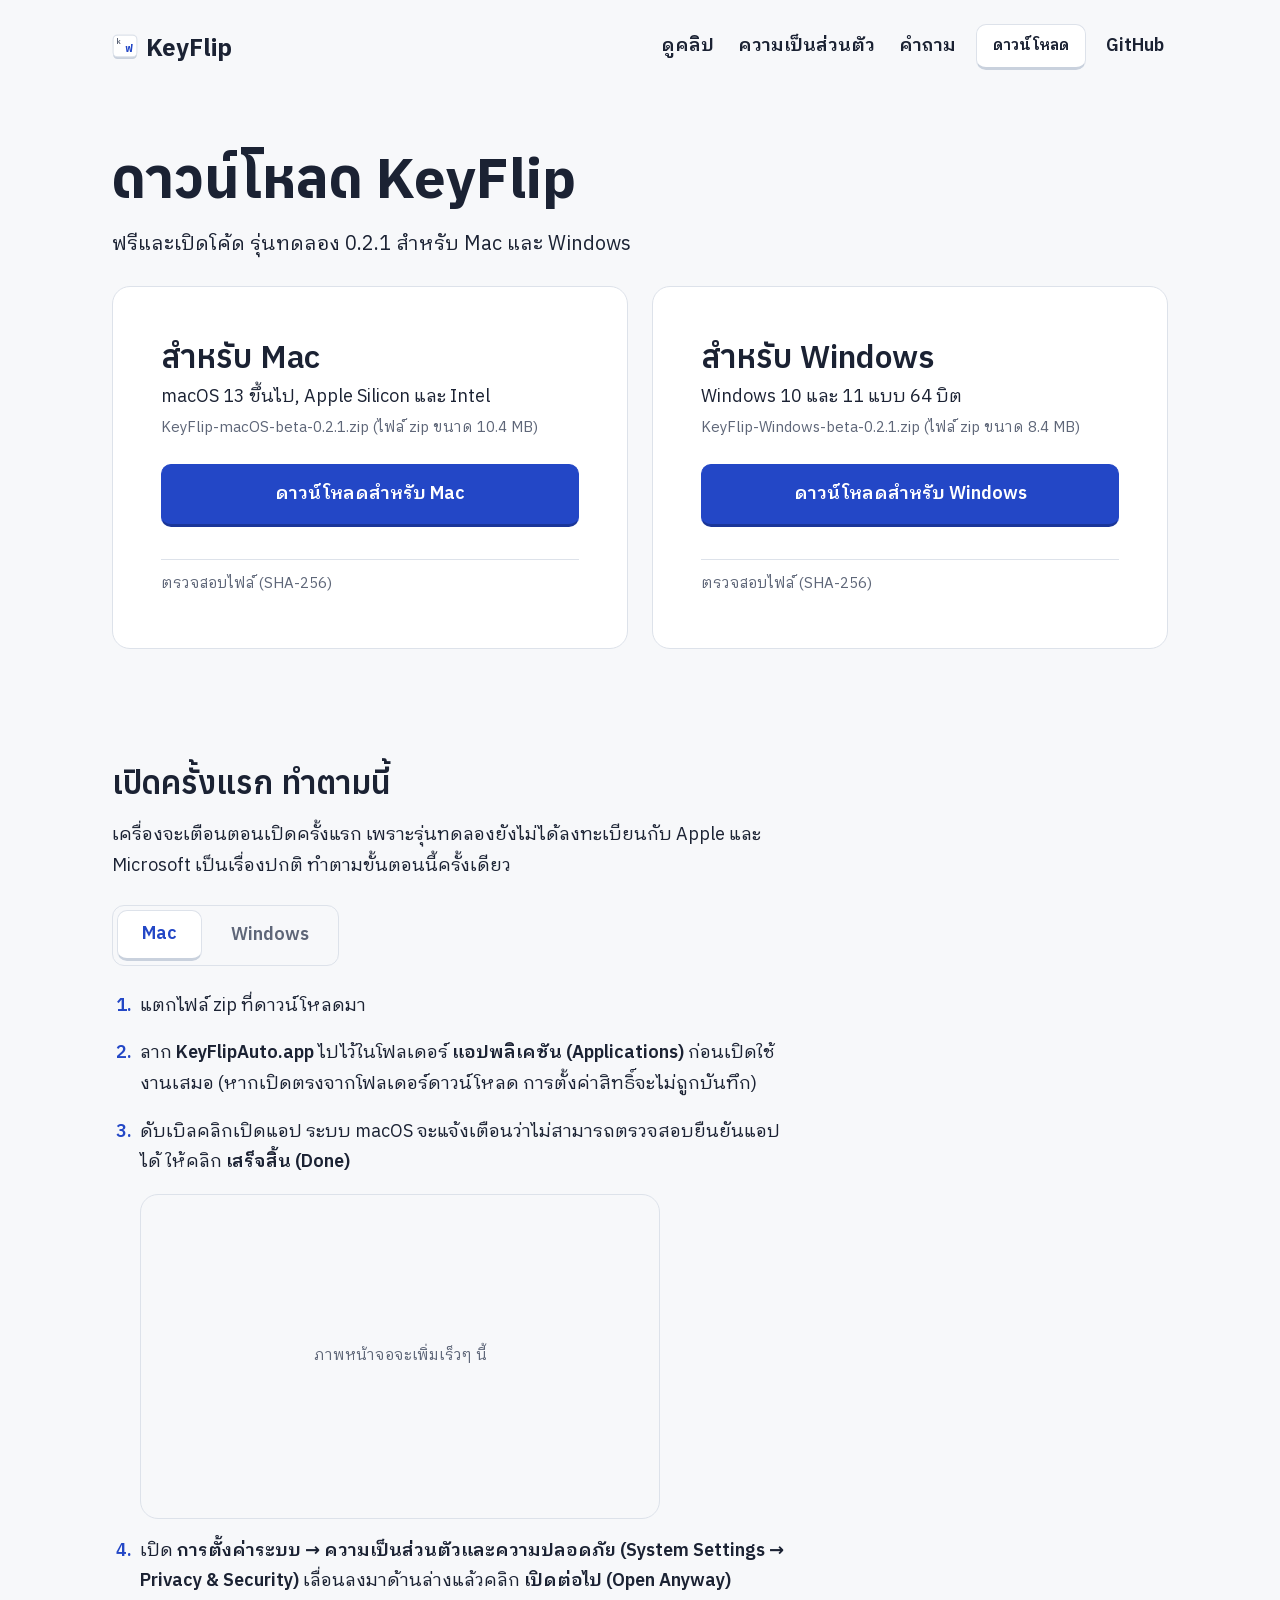
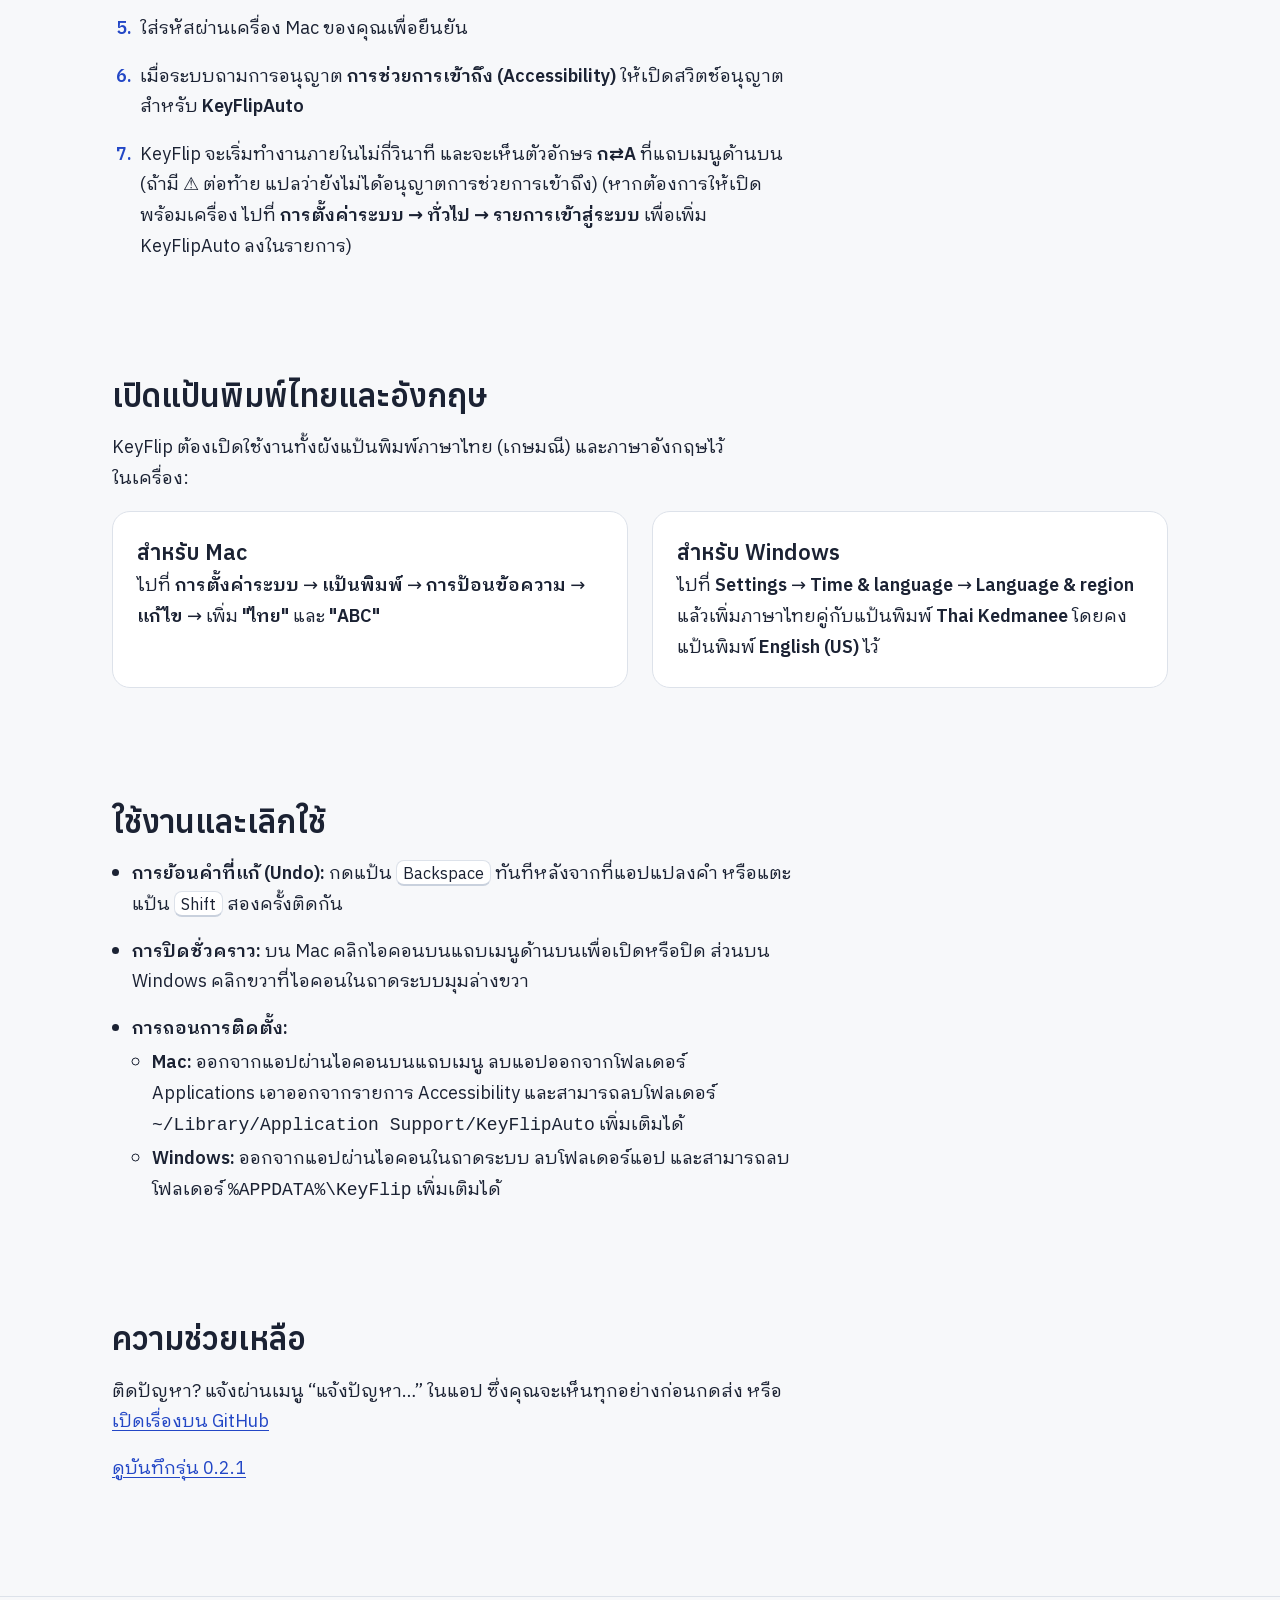
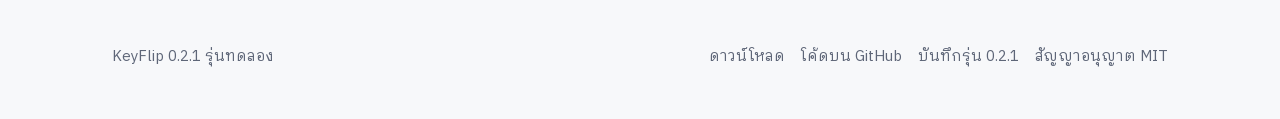
==== commit e1fffbac: "Site: point downloads at 0.2.1 (links, checksums, version text) Co-Authored-By: Claude Opus 5.5 <nor" ====
--- a/site/download/index.html
+++ b/site/download/index.html
@@ -4,7 +4,7 @@
   <meta charset="UTF-8">
   <meta name="viewport" content="width=device-width, initial-scale=1.0">
   <title>ดาวน์โหลด KeyFlip สำหรับ Mac และ Windows</title>
-  <meta name="description" content="ดาวน์โหลด KeyFlip รุ่นทดลอง 0.2.0 ฟรีสำหรับ Mac และ Windows แก้คำที่พิมพ์ผิดภาษาอัตโนมัติ พร้อมขั้นตอนการติดตั้งและการเปิดใช้งานครั้งแรก">
+  <meta name="description" content="ดาวน์โหลด KeyFlip รุ่นทดลอง 0.2.1 ฟรีสำหรับ Mac และ Windows แก้คำที่พิมพ์ผิดภาษาอัตโนมัติ พร้อมขั้นตอนการติดตั้งและการเปิดใช้งานครั้งแรก">
   <link rel="canonical" href="https://keyflip.sparkth.io/download/">
   <link rel="icon" href="../assets/favicon.svg" type="image/svg+xml">
   <meta name="theme-color" content="#F7F8FA">
@@ -13,7 +13,7 @@
   <meta property="og:type" content="website">
   <meta property="og:url" content="https://keyflip.sparkth.io/download/">
   <meta property="og:title" content="ดาวน์โหลด KeyFlip สำหรับ Mac และ Windows">
-  <meta property="og:description" content="ดาวน์โหลด KeyFlip รุ่นทดลอง 0.2.0 ฟรีสำหรับ Mac และ Windows แก้คำที่พิมพ์ผิดภาษาอัตโนมัติ พร้อมขั้นตอนการติดตั้งและการเปิดใช้งานครั้งแรก">
+  <meta property="og:description" content="ดาวน์โหลด KeyFlip รุ่นทดลอง 0.2.1 ฟรีสำหรับ Mac และ Windows แก้คำที่พิมพ์ผิดภาษาอัตโนมัติ พร้อมขั้นตอนการติดตั้งและการเปิดใช้งานครั้งแรก">
   <meta property="og:image" content="https://keyflip.sparkth.io/assets/og.png">
   <meta property="og:image:width" content="1200">
   <meta property="og:image:height" content="630">
@@ -21,7 +21,7 @@
   <!-- Twitter Card -->
   <meta name="twitter:card" content="summary_large_image">
   <meta name="twitter:title" content="ดาวน์โหลด KeyFlip สำหรับ Mac และ Windows">
-  <meta name="twitter:description" content="ดาวน์โหลด KeyFlip รุ่นทดลอง 0.2.0 ฟรีสำหรับ Mac และ Windows แก้คำที่พิมพ์ผิดภาษาอัตโนมัติ พร้อมขั้นตอนการติดตั้งและการเปิดใช้งานครั้งแรก">
+  <meta name="twitter:description" content="ดาวน์โหลด KeyFlip รุ่นทดลอง 0.2.1 ฟรีสำหรับ Mac และ Windows แก้คำที่พิมพ์ผิดภาษาอัตโนมัติ พร้อมขั้นตอนการติดตั้งและการเปิดใช้งานครั้งแรก">
   <meta name="twitter:image" content="https://keyflip.sparkth.io/assets/og.png">
 
   <!-- Preload Critical Thai Subsets -->
@@ -44,7 +44,7 @@
     "name": "KeyFlip",
     "operatingSystem": "macOS 13+, Windows 10/11 (64-bit)",
     "applicationCategory": "UtilitiesApplication",
-    "softwareVersion": "0.2.0",
+    "softwareVersion": "0.2.1",
     "offers": {
       "@type": "Offer",
       "price": "0",
@@ -87,7 +87,7 @@
     <section class="site-section download-intro-section">
       <div class="page-container">
         <h1>ดาวน์โหลด KeyFlip</h1>
-        <p class="download-lead">ฟรีและเปิดโค้ด รุ่นทดลอง 0.2.0 สำหรับ Mac และ Windows</p>
+        <p class="download-lead">ฟรีและเปิดโค้ด รุ่นทดลอง 0.2.1 สำหรับ Mac และ Windows</p>
       </div>
     </section>
 
@@ -116,17 +116,17 @@
               <span class="download-os-match" hidden>ตรงกับเครื่องนี้</span>
             </div>
             <p class="download-req">macOS 13&nbsp;ขึ้นไป, Apple Silicon และ Intel</p>
-            <p class="download-file-info">KeyFlip-macOS-beta-0.2.0.zip (ไฟล์ zip ขนาด 10.4&nbsp;MB)</p>
+            <p class="download-file-info">KeyFlip-macOS-beta-0.2.1.zip (ไฟล์ zip ขนาด 10.4&nbsp;MB)</p>
             <div class="download-action">
-              <a href="https://github.com/ongkub/keyflip/releases/download/v0.2.0-beta/KeyFlip-macOS-beta-0.2.0.zip" class="btn btn-primary" download>ดาวน์โหลดสำหรับ Mac</a>
+              <a href="https://github.com/ongkub/keyflip/releases/download/v0.2.1-beta/KeyFlip-macOS-beta-0.2.1.zip" class="btn btn-primary" download>ดาวน์โหลดสำหรับ Mac</a>
             </div>
             <details class="checksum-details">
               <summary class="checksum-summary">ตรวจสอบไฟล์ (SHA-256)</summary>
               <div class="checksum-body">
                 <p class="checksum-label">รหัส SHA-256:</p>
-                <code class="checksum-code">90e9f7b6d387a3a17836d5f32320285218a87edb5f2ae88804161149cfb5afda</code>
+                <code class="checksum-code">2e5dfa33e776333b5ce9b864e02030021c98883b65c79134eb1d931b524b51c2</code>
                 <p class="checksum-label">คำสั่งตรวจสอบใน Terminal:</p>
-                <code class="checksum-cmd">shasum -a 256 KeyFlip-macOS-beta-0.2.0.zip</code>
+                <code class="checksum-cmd">shasum -a 256 KeyFlip-macOS-beta-0.2.1.zip</code>
               </div>
             </details>
           </div>
@@ -138,17 +138,17 @@
               <span class="download-os-match" hidden>ตรงกับเครื่องนี้</span>
             </div>
             <p class="download-req">Windows 10 และ 11 แบบ 64&nbsp;บิต</p>
-            <p class="download-file-info">KeyFlip-Windows-beta-0.2.0.zip (ไฟล์ zip ขนาด 8.4&nbsp;MB)</p>
+            <p class="download-file-info">KeyFlip-Windows-beta-0.2.1.zip (ไฟล์ zip ขนาด 8.4&nbsp;MB)</p>
             <div class="download-action">
-              <a href="https://github.com/ongkub/keyflip/releases/download/v0.2.0-beta/KeyFlip-Windows-beta-0.2.0.zip" class="btn btn-primary" download>ดาวน์โหลดสำหรับ Windows</a>
+              <a href="https://github.com/ongkub/keyflip/releases/download/v0.2.1-beta/KeyFlip-Windows-beta-0.2.1.zip" class="btn btn-primary" download>ดาวน์โหลดสำหรับ Windows</a>
             </div>
             <details class="checksum-details">
               <summary class="checksum-summary">ตรวจสอบไฟล์ (SHA-256)</summary>
               <div class="checksum-body">
                 <p class="checksum-label">รหัส SHA-256:</p>
-                <code class="checksum-code">77443eb3f9908a63228579a391fc1288aa13075cf89aa02fc2313a00231976ce</code>
+                <code class="checksum-code">50a285cc9379971ec7e375b7e390479355258c9eada487217a26489e0a7cff2d</code>
                 <p class="checksum-label">คำสั่งตรวจสอบใน Command Prompt / PowerShell:</p>
-                <code class="checksum-cmd">certutil -hashfile KeyFlip-Windows-beta-0.2.0.zip SHA256</code>
+                <code class="checksum-cmd">certutil -hashfile KeyFlip-Windows-beta-0.2.1.zip SHA256</code>
               </div>
             </details>
           </div>
@@ -252,7 +252,7 @@
       <div class="page-container">
         <h2>ความช่วยเหลือ</h2>
         <p>ติดปัญหา? แจ้งผ่านเมนู “แจ้งปัญหา…” ในแอป ซึ่งคุณจะเห็นทุกอย่างก่อนกดส่ง หรือ<a href="https://github.com/ongkub/keyflip/issues" target="_blank" rel="noopener noreferrer">เปิดเรื่องบน GitHub</a></p>
-        <p><a href="https://github.com/ongkub/keyflip/releases/tag/v0.2.0-beta" target="_blank" rel="noopener noreferrer">ดูบันทึกรุ่น 0.2.0</a></p>
+        <p><a href="https://github.com/ongkub/keyflip/releases/tag/v0.2.1-beta" target="_blank" rel="noopener noreferrer">ดูบันทึกรุ่น 0.2.1</a></p>
       </div>
     </section>
   </main>
@@ -260,11 +260,11 @@
   <!-- Footer -->
   <footer class="site-footer">
     <div class="page-container site-footer-inner">
-      <p class="footer-meta">KeyFlip 0.2.0 รุ่นทดลอง</p>
+      <p class="footer-meta">KeyFlip 0.2.1 รุ่นทดลอง</p>
       <nav class="footer-links" aria-label="ลิงก์ส่วนท้าย">
         <a href="./">ดาวน์โหลด</a>
         <a href="https://github.com/ongkub/keyflip" target="_blank" rel="noopener noreferrer">โค้ดบน GitHub</a>
-        <a href="https://github.com/ongkub/keyflip/releases/tag/v0.2.0-beta" target="_blank" rel="noopener noreferrer">บันทึกรุ่น 0.2.0</a>
+        <a href="https://github.com/ongkub/keyflip/releases/tag/v0.2.1-beta" target="_blank" rel="noopener noreferrer">บันทึกรุ่น 0.2.1</a>
         <a href="https://github.com/ongkub/keyflip/blob/main/LICENSE" target="_blank" rel="noopener noreferrer">สัญญาอนุญาต MIT</a>
       </nav>
     </div>
--- a/site/assets/site.css
+++ b/site/assets/site.css
@@ -737,3 +737,6 @@
   position: absolute; width: 1px; height: 1px; padding: 0; margin: -1px;
   overflow: hidden; clip: rect(0 0 0 0); white-space: nowrap; border: 0;
 }
+
+/* 404 page */
+.not-found { padding-block: var(--space-section); }
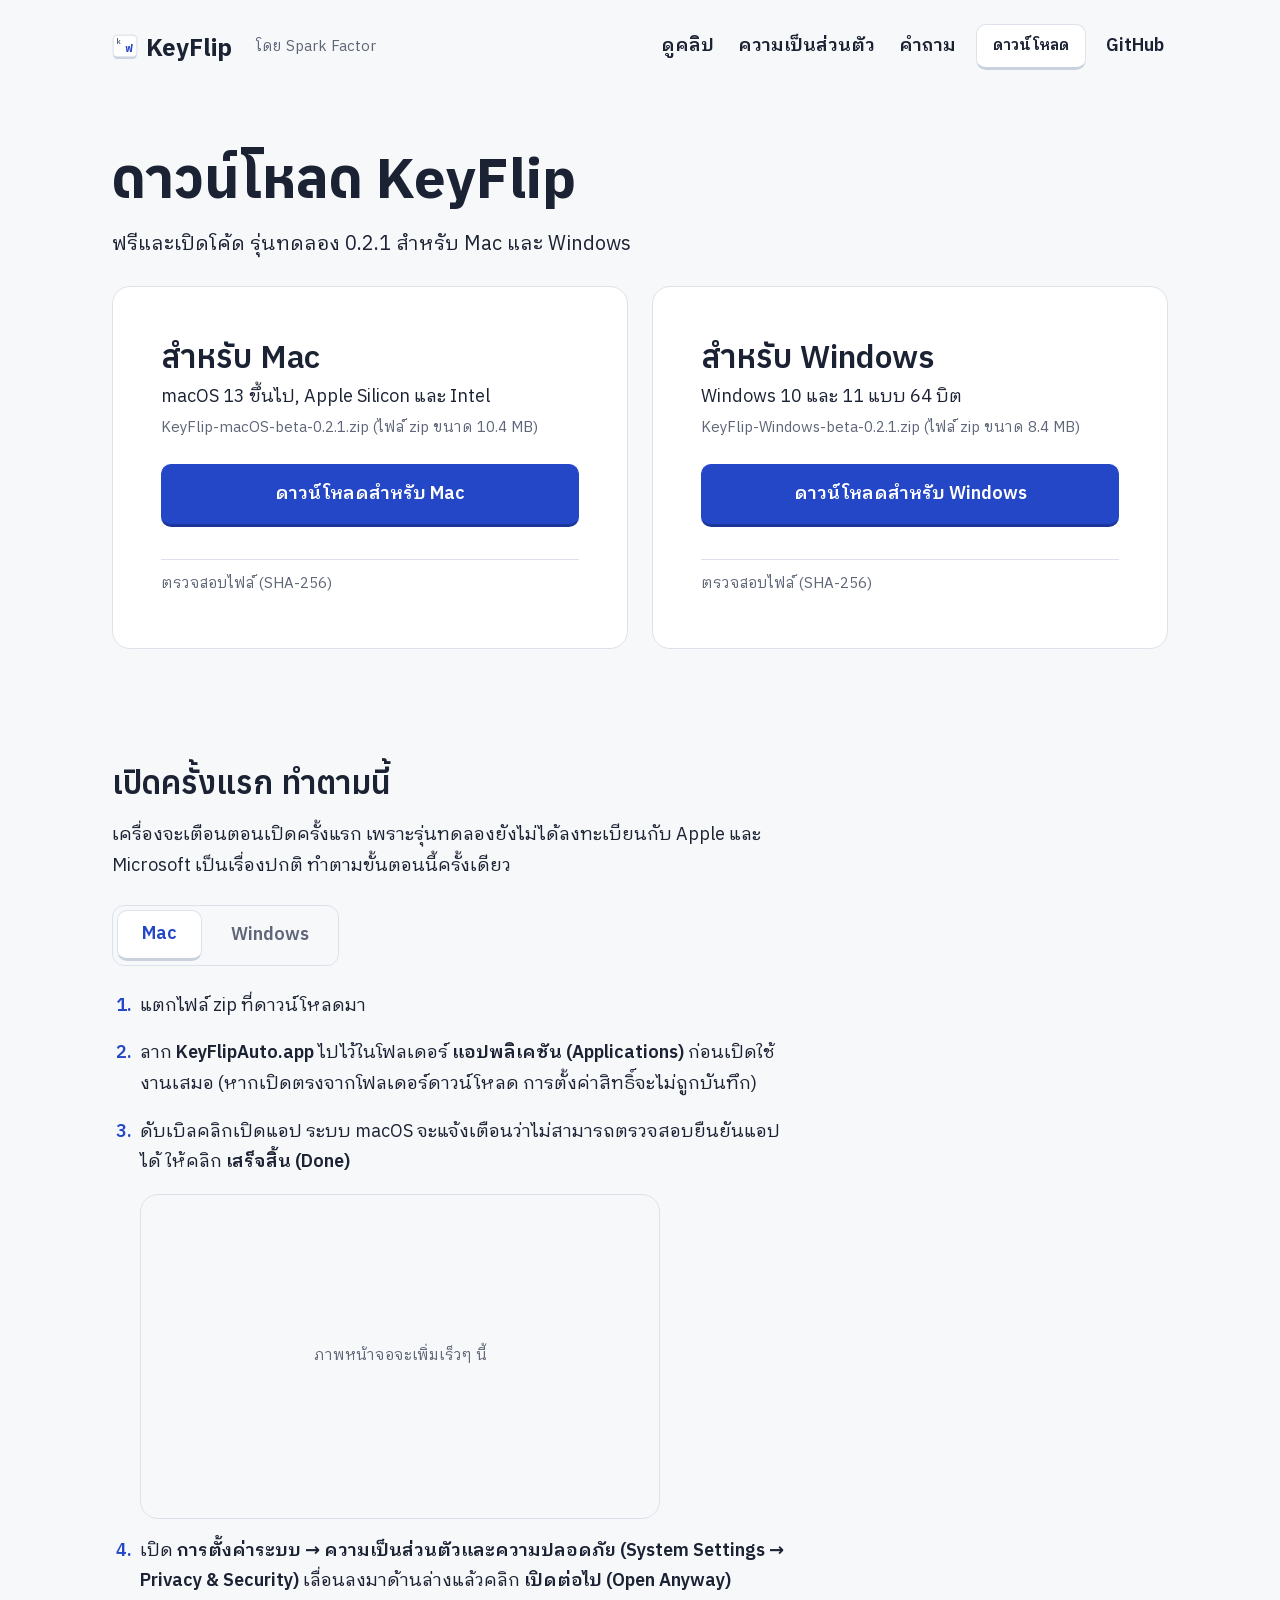
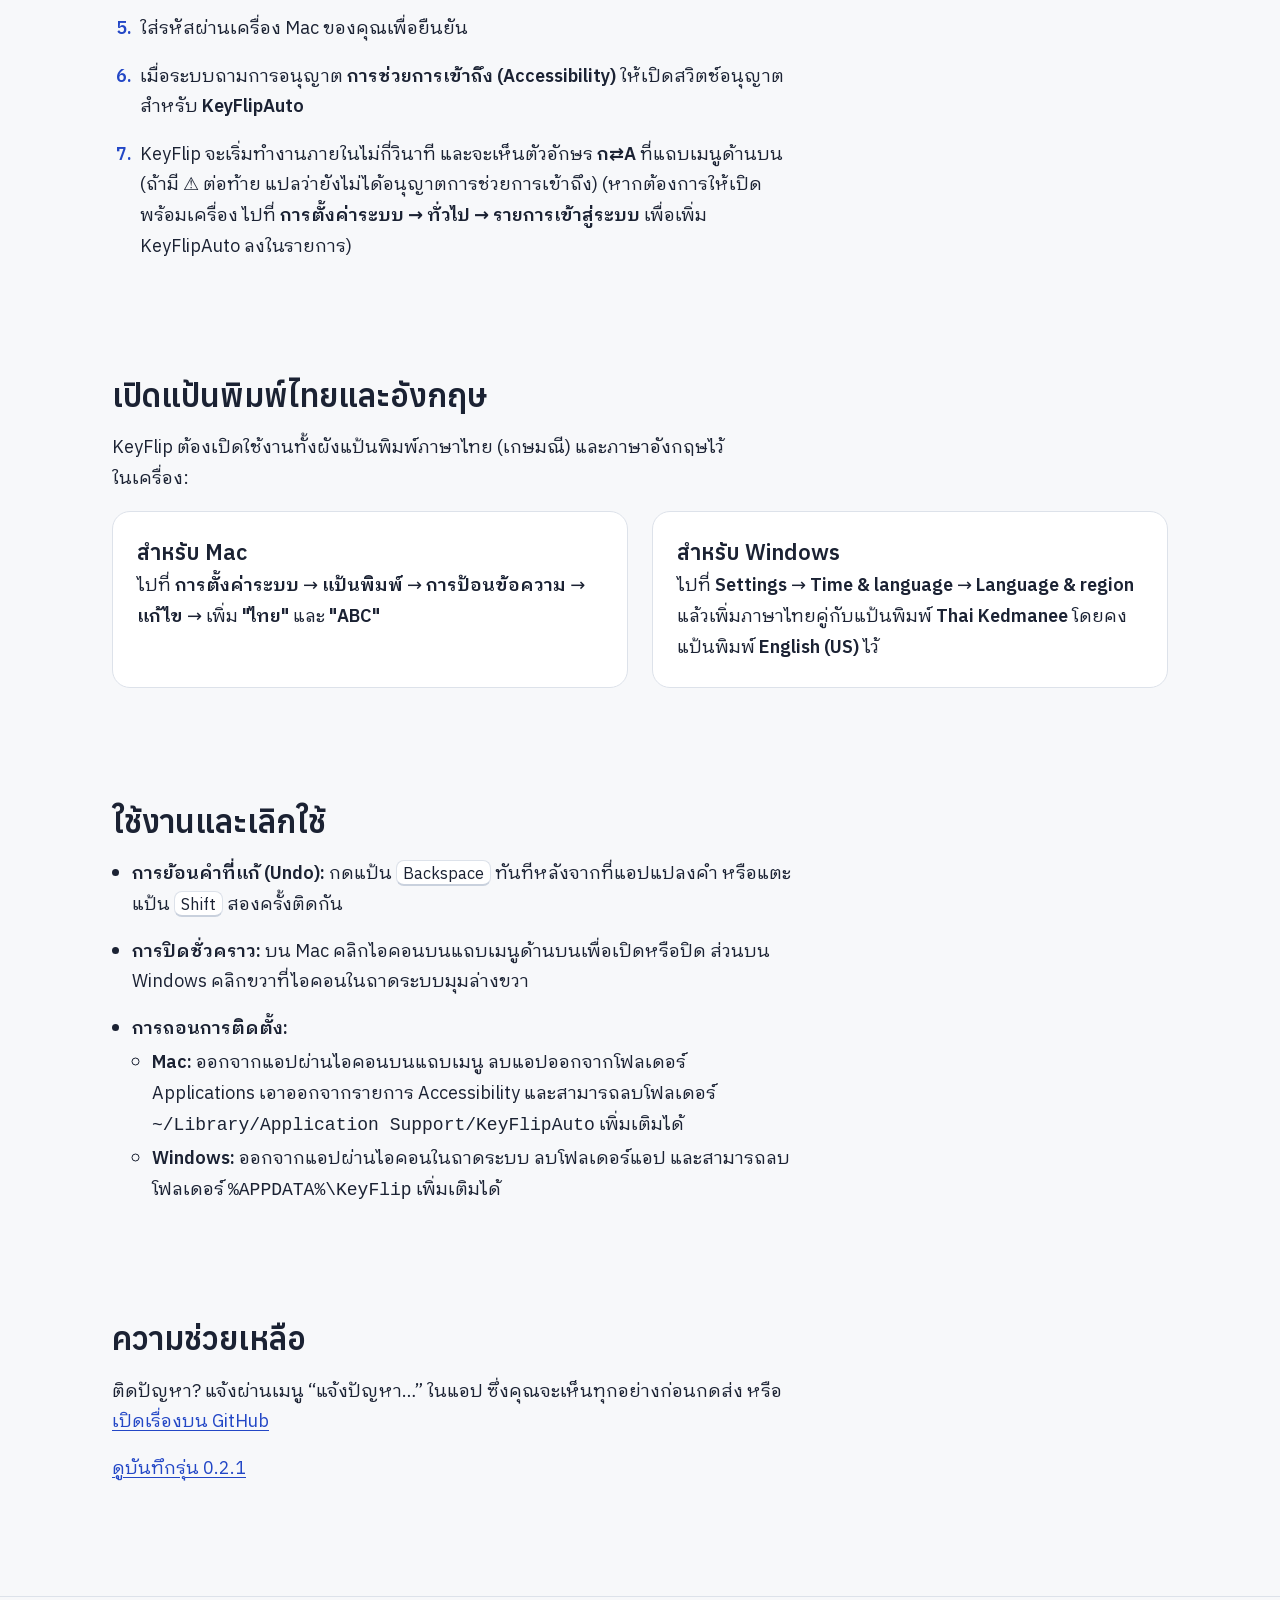
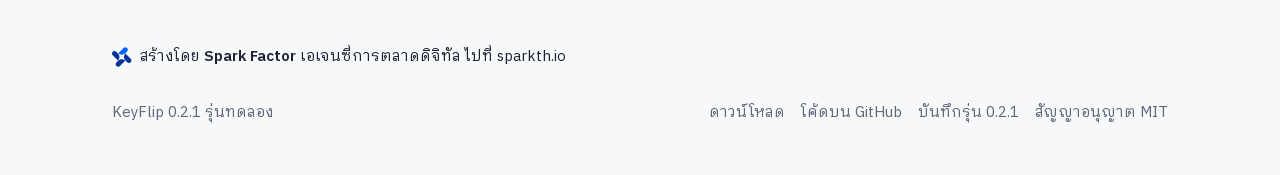
==== commit 083a68d6: "Site: credit and link back to Spark Factor (sparkth.io) Header: 'โดย Spark Factor' next to the wordm" ====
--- a/site/download/index.html
+++ b/site/download/index.html
@@ -71,6 +71,7 @@
         </svg>
         <span class="wordmark-text">KeyFlip</span>
       </a>
+      <a class="header-by" href="https://sparkth.io" target="_blank" rel="noopener">โดย Spark Factor</a>
 
       <nav class="site-nav" aria-label="เมนูหลัก">
         <a href="../#video" class="nav-link nav-link-desktop">ดูคลิป</a>
@@ -260,6 +261,10 @@
   <!-- Footer -->
   <footer class="site-footer">
     <div class="page-container site-footer-inner">
+      <a class="made-by" href="https://sparkth.io" target="_blank" rel="noopener">
+        <img src="../assets/spark-factor-logo.svg" alt="" width="20" height="20">
+        <span>สร้างโดย <strong>Spark Factor</strong> เอเจนซี่การตลาดดิจิทัล ไปที่ sparkth.io</span>
+      </a>
       <p class="footer-meta">KeyFlip 0.2.1 รุ่นทดลอง</p>
       <nav class="footer-links" aria-label="ลิงก์ส่วนท้าย">
         <a href="./">ดาวน์โหลด</a>
--- a/site/assets/site.css
+++ b/site/assets/site.css
@@ -740,3 +740,13 @@
 
 /* 404 page */
 .not-found { padding-block: var(--space-section); }
+
+/* Maker credit: link back to Spark Factor (sparkth.io) */
+.header-by { font: var(--type-small); color: var(--color-slate); text-decoration: none; margin-inline-start: var(--space-sm); padding-block: var(--space-xs); }
+.header-by:hover { color: var(--color-primary); text-decoration: underline; }
+.made-by { display: inline-flex; align-items: center; gap: var(--space-sm); font: var(--type-small); color: var(--color-ink); text-decoration: none; margin-block-end: var(--space-md); min-height: 24px; }
+.made-by img { width: 20px; height: 20px; flex: none; }
+.made-by:hover span { text-decoration: underline; }
+@media (max-width: 479px) { .header-by { display: none; } }
+.site-header-inner > .site-nav { margin-inline-start: auto; }   /* keeps "โดย Spark Factor" next to the wordmark */
+.site-footer-inner > .made-by { flex-basis: 100%; }
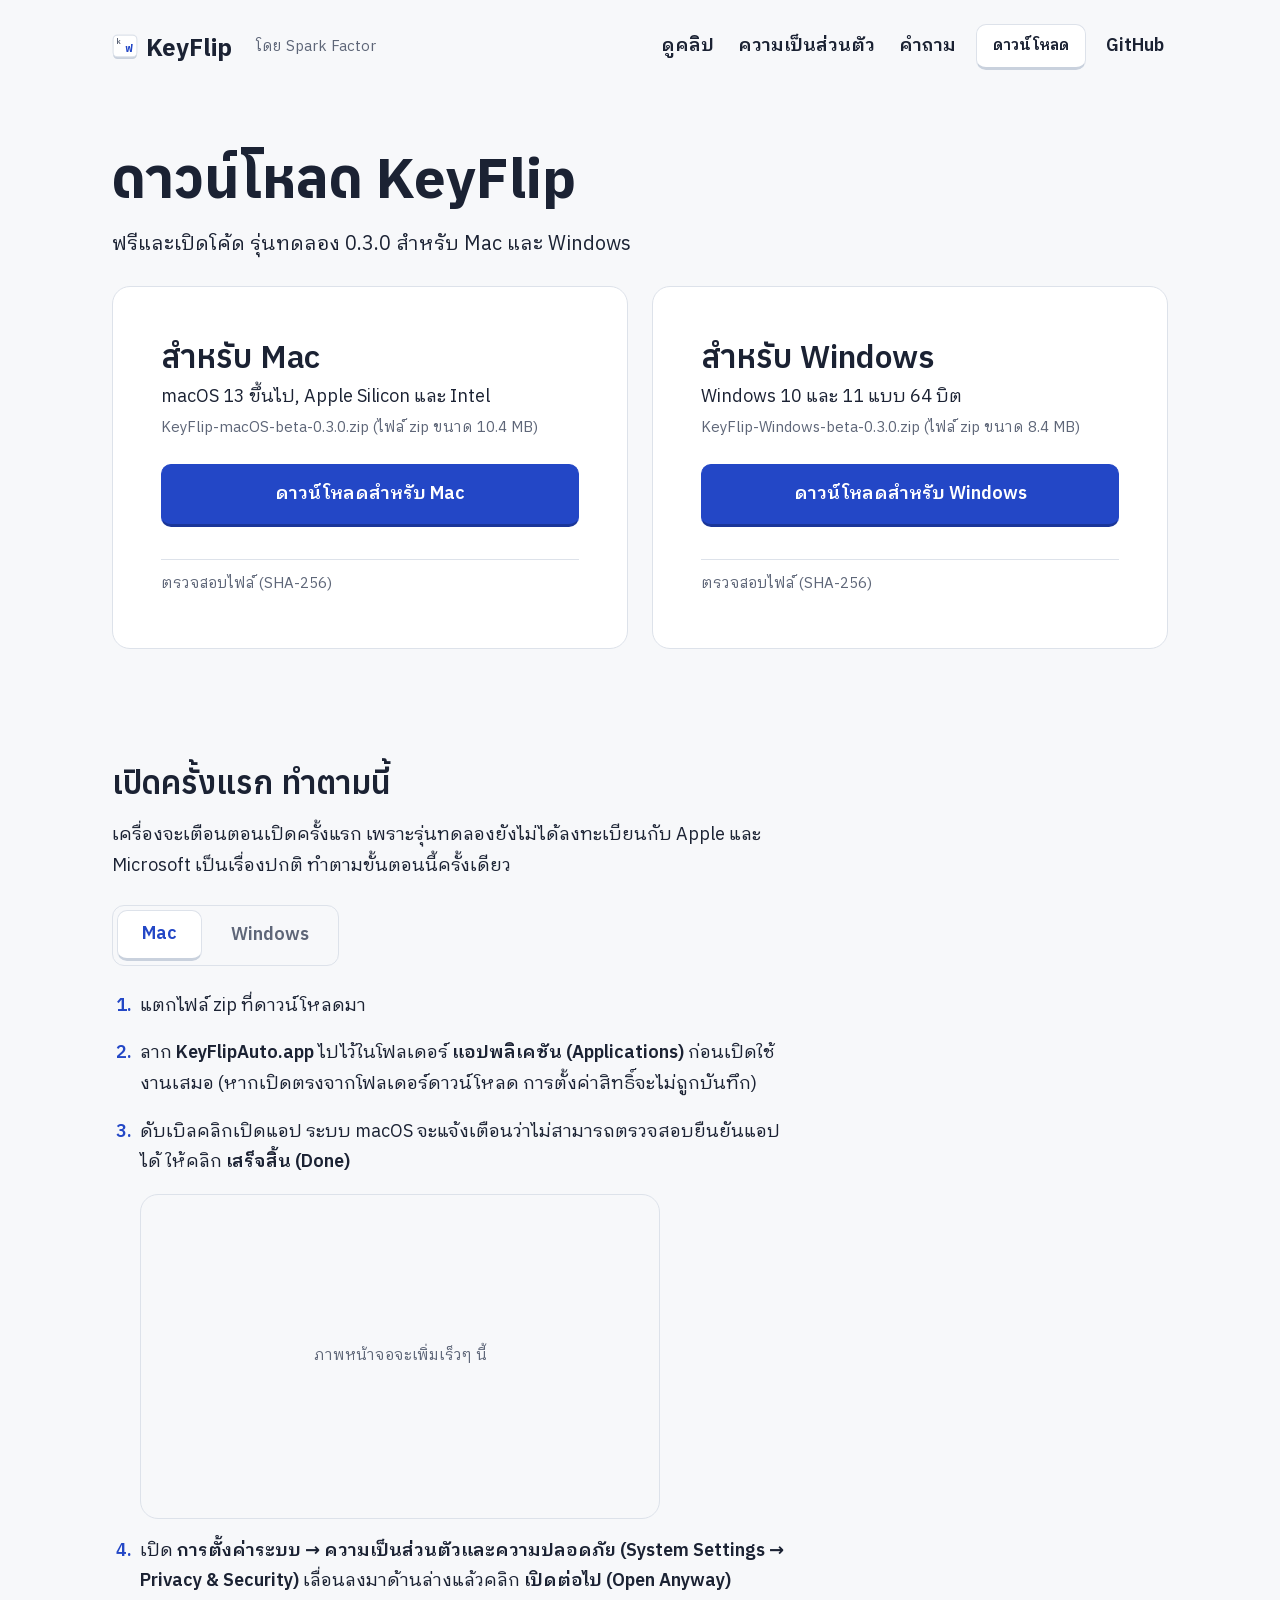
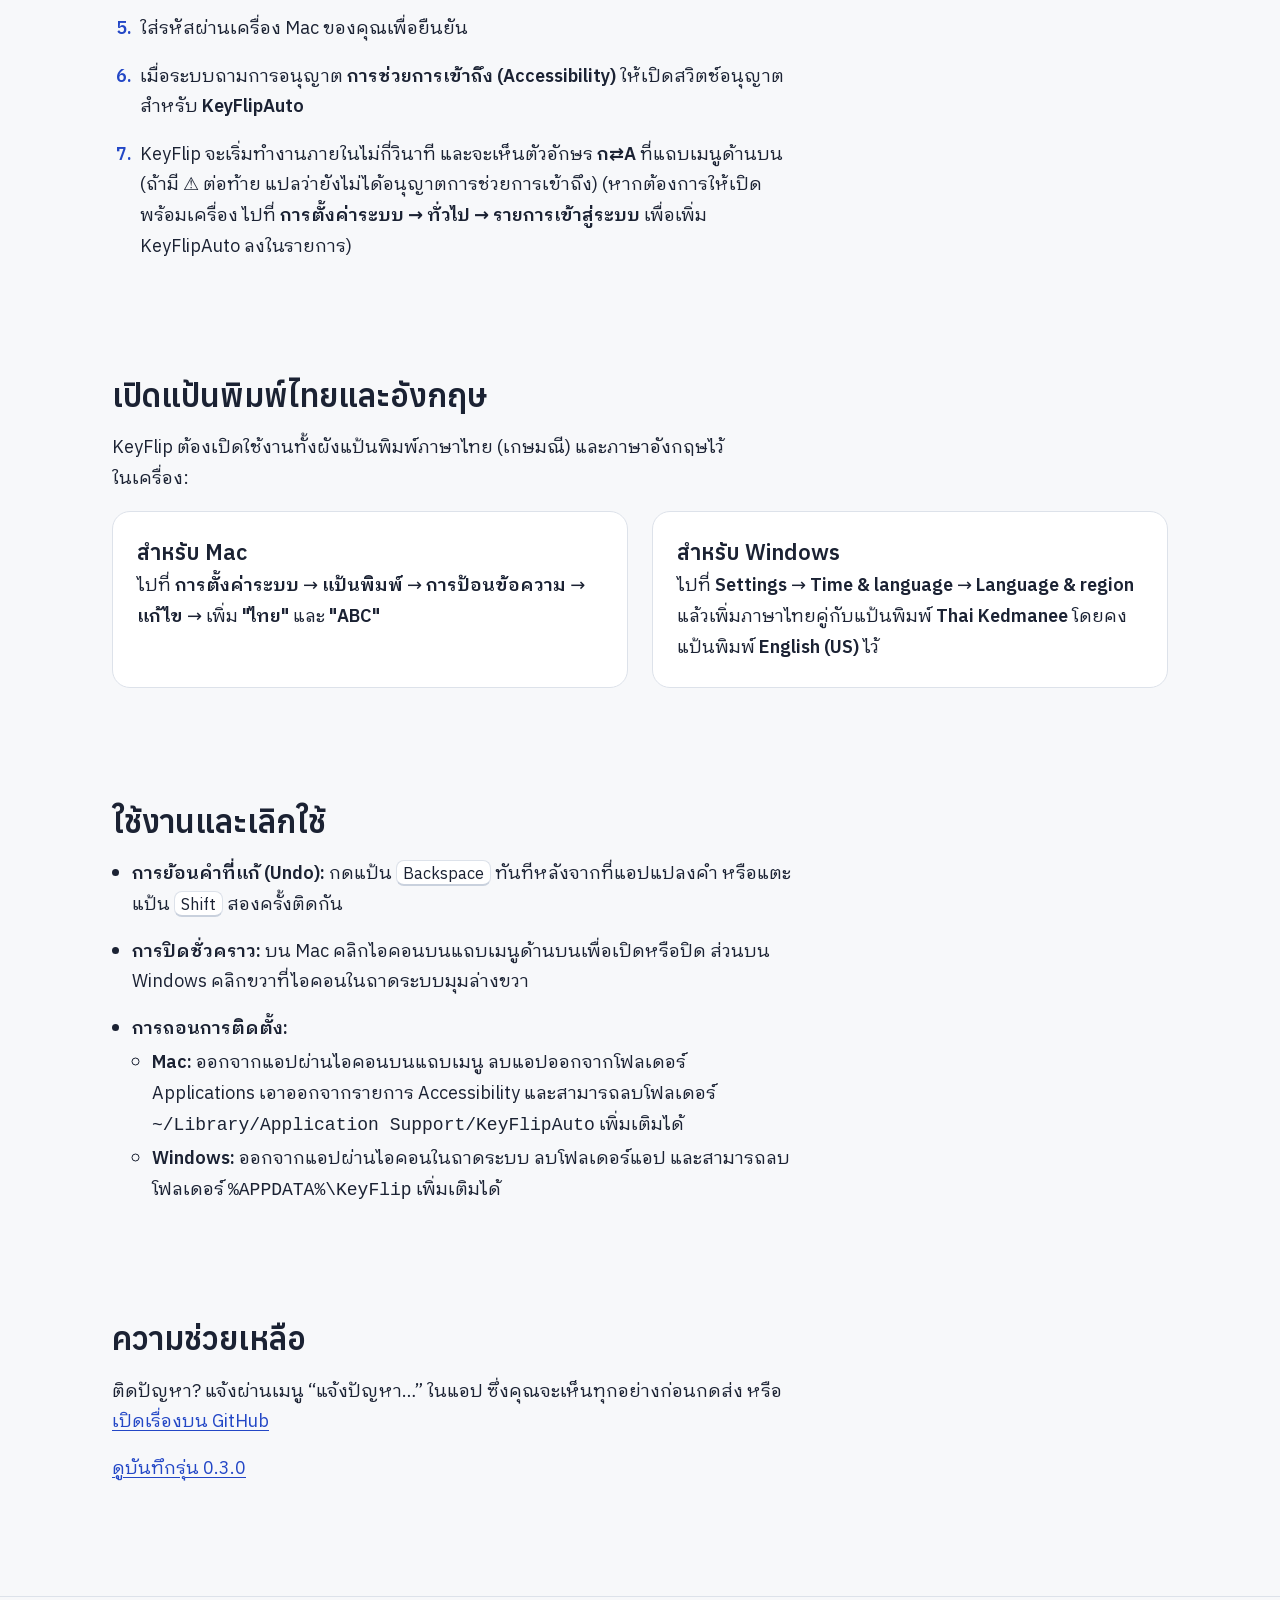
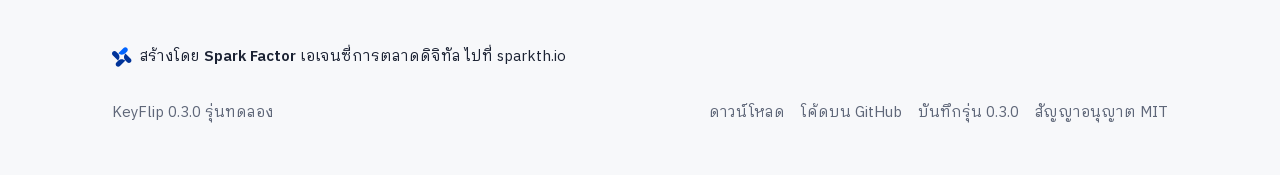
==== commit e467d68f: "Site: point downloads at 0.3.0 (links, checksums, version text) Co-Authored-By: Claude Opus 5.5 <nor" ====
--- a/site/download/index.html
+++ b/site/download/index.html
@@ -4,7 +4,7 @@
   <meta charset="UTF-8">
   <meta name="viewport" content="width=device-width, initial-scale=1.0">
   <title>ดาวน์โหลด KeyFlip สำหรับ Mac และ Windows</title>
-  <meta name="description" content="ดาวน์โหลด KeyFlip รุ่นทดลอง 0.2.1 ฟรีสำหรับ Mac และ Windows แก้คำที่พิมพ์ผิดภาษาอัตโนมัติ พร้อมขั้นตอนการติดตั้งและการเปิดใช้งานครั้งแรก">
+  <meta name="description" content="ดาวน์โหลด KeyFlip รุ่นทดลอง 0.3.0 ฟรีสำหรับ Mac และ Windows แก้คำที่พิมพ์ผิดภาษาอัตโนมัติ พร้อมขั้นตอนการติดตั้งและการเปิดใช้งานครั้งแรก">
   <link rel="canonical" href="https://keyflip.sparkth.io/download/">
   <link rel="icon" href="../assets/favicon.svg" type="image/svg+xml">
   <meta name="theme-color" content="#F7F8FA">
@@ -13,7 +13,7 @@
   <meta property="og:type" content="website">
   <meta property="og:url" content="https://keyflip.sparkth.io/download/">
   <meta property="og:title" content="ดาวน์โหลด KeyFlip สำหรับ Mac และ Windows">
-  <meta property="og:description" content="ดาวน์โหลด KeyFlip รุ่นทดลอง 0.2.1 ฟรีสำหรับ Mac และ Windows แก้คำที่พิมพ์ผิดภาษาอัตโนมัติ พร้อมขั้นตอนการติดตั้งและการเปิดใช้งานครั้งแรก">
+  <meta property="og:description" content="ดาวน์โหลด KeyFlip รุ่นทดลอง 0.3.0 ฟรีสำหรับ Mac และ Windows แก้คำที่พิมพ์ผิดภาษาอัตโนมัติ พร้อมขั้นตอนการติดตั้งและการเปิดใช้งานครั้งแรก">
   <meta property="og:image" content="https://keyflip.sparkth.io/assets/og.png">
   <meta property="og:image:width" content="1200">
   <meta property="og:image:height" content="630">
@@ -21,7 +21,7 @@
   <!-- Twitter Card -->
   <meta name="twitter:card" content="summary_large_image">
   <meta name="twitter:title" content="ดาวน์โหลด KeyFlip สำหรับ Mac และ Windows">
-  <meta name="twitter:description" content="ดาวน์โหลด KeyFlip รุ่นทดลอง 0.2.1 ฟรีสำหรับ Mac และ Windows แก้คำที่พิมพ์ผิดภาษาอัตโนมัติ พร้อมขั้นตอนการติดตั้งและการเปิดใช้งานครั้งแรก">
+  <meta name="twitter:description" content="ดาวน์โหลด KeyFlip รุ่นทดลอง 0.3.0 ฟรีสำหรับ Mac และ Windows แก้คำที่พิมพ์ผิดภาษาอัตโนมัติ พร้อมขั้นตอนการติดตั้งและการเปิดใช้งานครั้งแรก">
   <meta name="twitter:image" content="https://keyflip.sparkth.io/assets/og.png">
 
   <!-- Preload Critical Thai Subsets -->
@@ -44,7 +44,7 @@
     "name": "KeyFlip",
     "operatingSystem": "macOS 13+, Windows 10/11 (64-bit)",
     "applicationCategory": "UtilitiesApplication",
-    "softwareVersion": "0.2.1",
+    "softwareVersion": "0.3.0",
     "offers": {
       "@type": "Offer",
       "price": "0",
@@ -88,7 +88,7 @@
     <section class="site-section download-intro-section">
       <div class="page-container">
         <h1>ดาวน์โหลด KeyFlip</h1>
-        <p class="download-lead">ฟรีและเปิดโค้ด รุ่นทดลอง 0.2.1 สำหรับ Mac และ Windows</p>
+        <p class="download-lead">ฟรีและเปิดโค้ด รุ่นทดลอง 0.3.0 สำหรับ Mac และ Windows</p>
       </div>
     </section>
 
@@ -117,17 +117,17 @@
               <span class="download-os-match" hidden>ตรงกับเครื่องนี้</span>
             </div>
             <p class="download-req">macOS 13&nbsp;ขึ้นไป, Apple Silicon และ Intel</p>
-            <p class="download-file-info">KeyFlip-macOS-beta-0.2.1.zip (ไฟล์ zip ขนาด 10.4&nbsp;MB)</p>
+            <p class="download-file-info">KeyFlip-macOS-beta-0.3.0.zip (ไฟล์ zip ขนาด 10.4&nbsp;MB)</p>
             <div class="download-action">
-              <a href="https://github.com/ongkub/keyflip/releases/download/v0.2.1-beta/KeyFlip-macOS-beta-0.2.1.zip" class="btn btn-primary" download>ดาวน์โหลดสำหรับ Mac</a>
+              <a href="https://github.com/ongkub/keyflip/releases/download/v0.3.0-beta/KeyFlip-macOS-beta-0.3.0.zip" class="btn btn-primary" download>ดาวน์โหลดสำหรับ Mac</a>
             </div>
             <details class="checksum-details">
               <summary class="checksum-summary">ตรวจสอบไฟล์ (SHA-256)</summary>
               <div class="checksum-body">
                 <p class="checksum-label">รหัส SHA-256:</p>
-                <code class="checksum-code">2e5dfa33e776333b5ce9b864e02030021c98883b65c79134eb1d931b524b51c2</code>
+                <code class="checksum-code">da1f7f8fc4b481e37bb7ec19aa4b6892c7f17ee0bc4deb4c83bc3d42890a391e</code>
                 <p class="checksum-label">คำสั่งตรวจสอบใน Terminal:</p>
-                <code class="checksum-cmd">shasum -a 256 KeyFlip-macOS-beta-0.2.1.zip</code>
+                <code class="checksum-cmd">shasum -a 256 KeyFlip-macOS-beta-0.3.0.zip</code>
               </div>
             </details>
           </div>
@@ -139,17 +139,17 @@
               <span class="download-os-match" hidden>ตรงกับเครื่องนี้</span>
             </div>
             <p class="download-req">Windows 10 และ 11 แบบ 64&nbsp;บิต</p>
-            <p class="download-file-info">KeyFlip-Windows-beta-0.2.1.zip (ไฟล์ zip ขนาด 8.4&nbsp;MB)</p>
+            <p class="download-file-info">KeyFlip-Windows-beta-0.3.0.zip (ไฟล์ zip ขนาด 8.4&nbsp;MB)</p>
             <div class="download-action">
-              <a href="https://github.com/ongkub/keyflip/releases/download/v0.2.1-beta/KeyFlip-Windows-beta-0.2.1.zip" class="btn btn-primary" download>ดาวน์โหลดสำหรับ Windows</a>
+              <a href="https://github.com/ongkub/keyflip/releases/download/v0.3.0-beta/KeyFlip-Windows-beta-0.3.0.zip" class="btn btn-primary" download>ดาวน์โหลดสำหรับ Windows</a>
             </div>
             <details class="checksum-details">
               <summary class="checksum-summary">ตรวจสอบไฟล์ (SHA-256)</summary>
               <div class="checksum-body">
                 <p class="checksum-label">รหัส SHA-256:</p>
-                <code class="checksum-code">50a285cc9379971ec7e375b7e390479355258c9eada487217a26489e0a7cff2d</code>
+                <code class="checksum-code">c2cb40fa6233eb7d661bbd218ee119cf631d73be3b735349c39e7567ae5af85e</code>
                 <p class="checksum-label">คำสั่งตรวจสอบใน Command Prompt / PowerShell:</p>
-                <code class="checksum-cmd">certutil -hashfile KeyFlip-Windows-beta-0.2.1.zip SHA256</code>
+                <code class="checksum-cmd">certutil -hashfile KeyFlip-Windows-beta-0.3.0.zip SHA256</code>
               </div>
             </details>
           </div>
@@ -253,7 +253,7 @@
       <div class="page-container">
         <h2>ความช่วยเหลือ</h2>
         <p>ติดปัญหา? แจ้งผ่านเมนู “แจ้งปัญหา…” ในแอป ซึ่งคุณจะเห็นทุกอย่างก่อนกดส่ง หรือ<a href="https://github.com/ongkub/keyflip/issues" target="_blank" rel="noopener noreferrer">เปิดเรื่องบน GitHub</a></p>
-        <p><a href="https://github.com/ongkub/keyflip/releases/tag/v0.2.1-beta" target="_blank" rel="noopener noreferrer">ดูบันทึกรุ่น 0.2.1</a></p>
+        <p><a href="https://github.com/ongkub/keyflip/releases/tag/v0.3.0-beta" target="_blank" rel="noopener noreferrer">ดูบันทึกรุ่น 0.3.0</a></p>
       </div>
     </section>
   </main>
@@ -265,11 +265,11 @@
         <img src="../assets/spark-factor-logo.svg" alt="" width="20" height="20">
         <span>สร้างโดย <strong>Spark Factor</strong> เอเจนซี่การตลาดดิจิทัล ไปที่ sparkth.io</span>
       </a>
-      <p class="footer-meta">KeyFlip 0.2.1 รุ่นทดลอง</p>
+      <p class="footer-meta">KeyFlip 0.3.0 รุ่นทดลอง</p>
       <nav class="footer-links" aria-label="ลิงก์ส่วนท้าย">
         <a href="./">ดาวน์โหลด</a>
         <a href="https://github.com/ongkub/keyflip" target="_blank" rel="noopener noreferrer">โค้ดบน GitHub</a>
-        <a href="https://github.com/ongkub/keyflip/releases/tag/v0.2.1-beta" target="_blank" rel="noopener noreferrer">บันทึกรุ่น 0.2.1</a>
+        <a href="https://github.com/ongkub/keyflip/releases/tag/v0.3.0-beta" target="_blank" rel="noopener noreferrer">บันทึกรุ่น 0.3.0</a>
         <a href="https://github.com/ongkub/keyflip/blob/main/LICENSE" target="_blank" rel="noopener noreferrer">สัญญาอนุญาต MIT</a>
       </nav>
     </div>
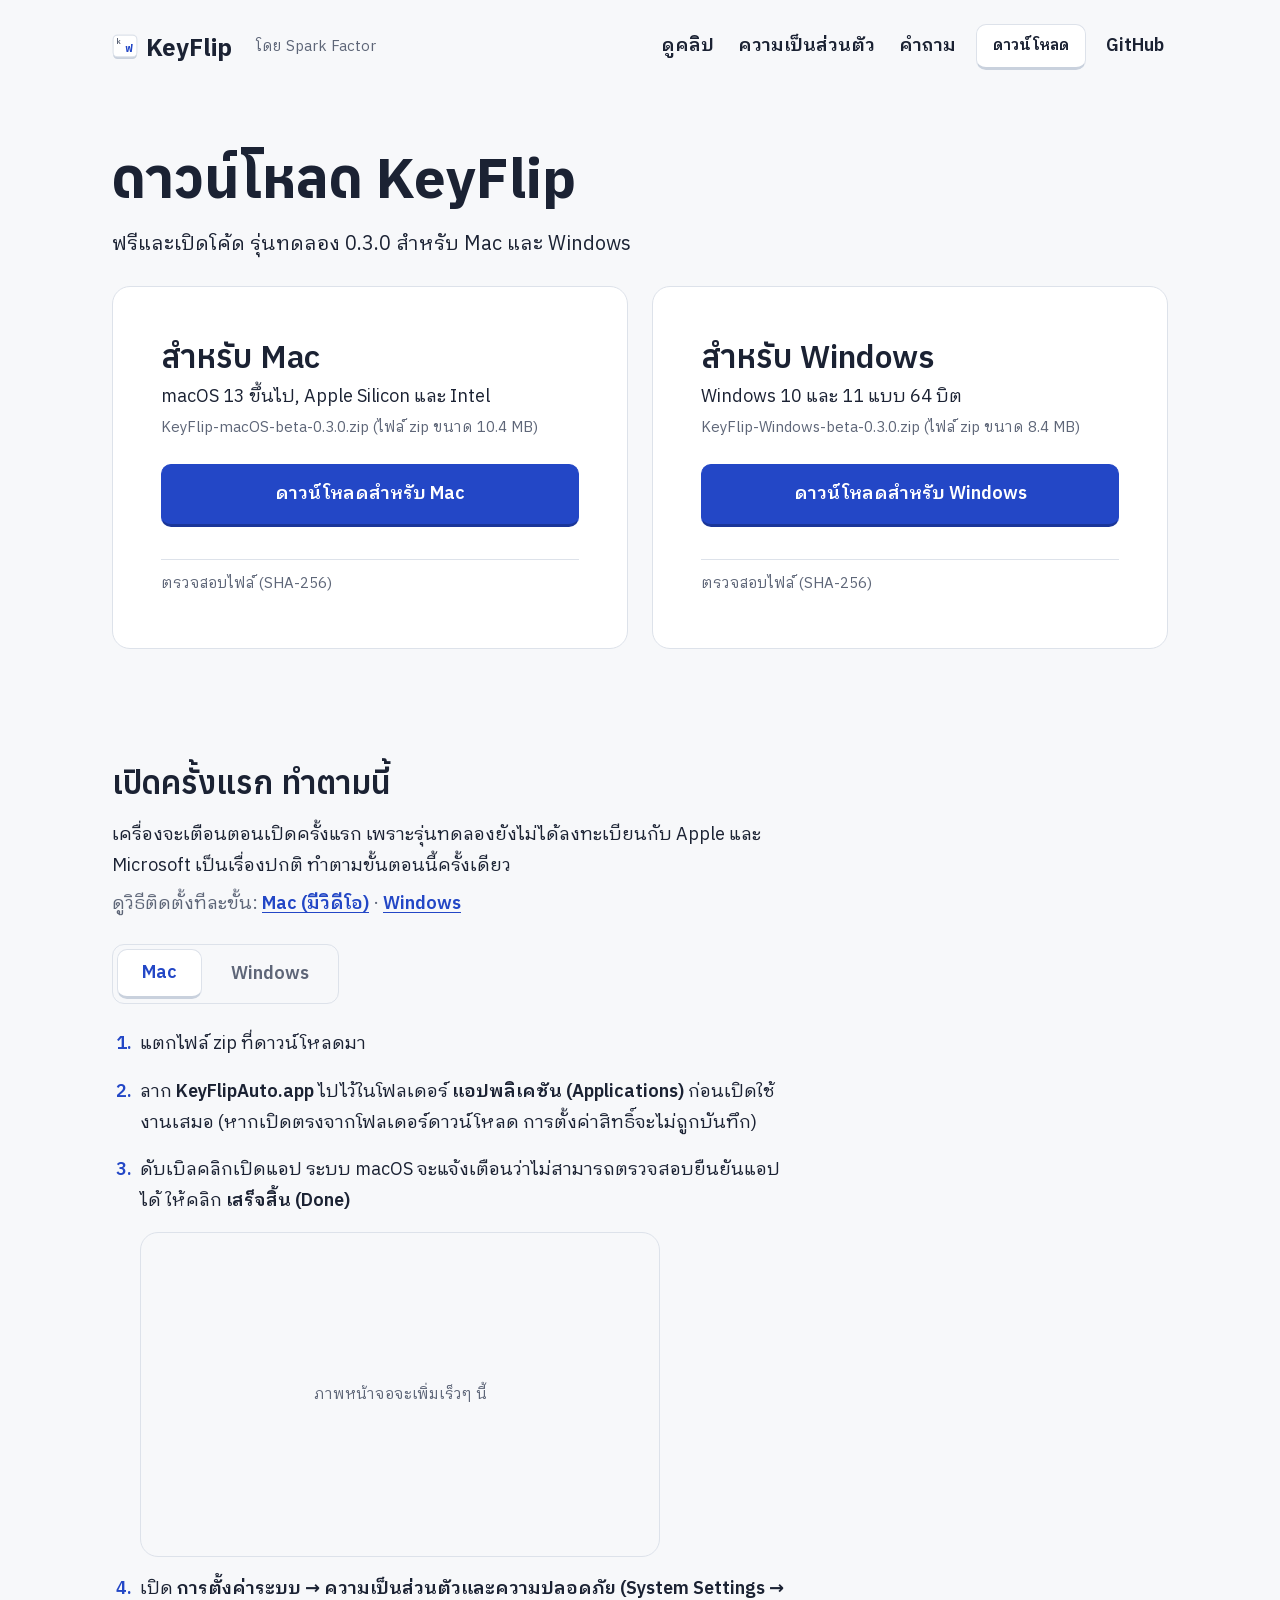
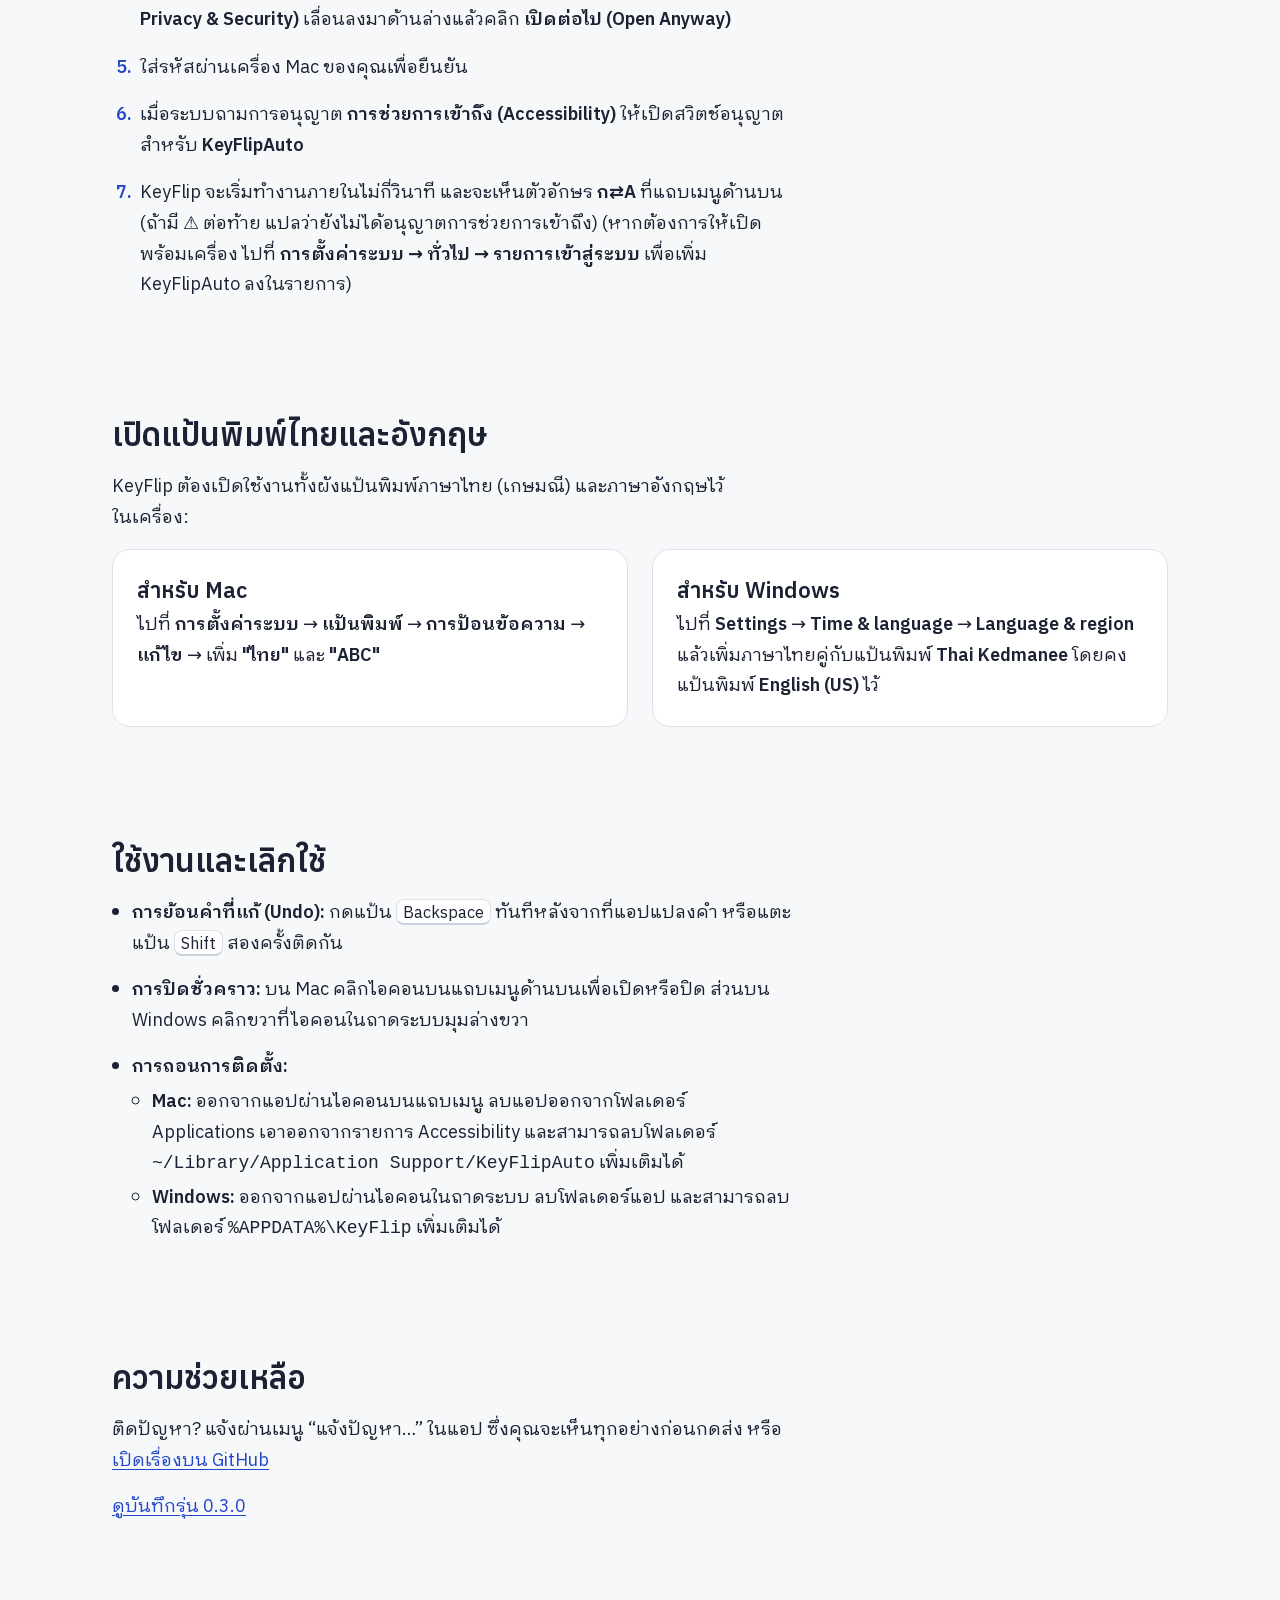
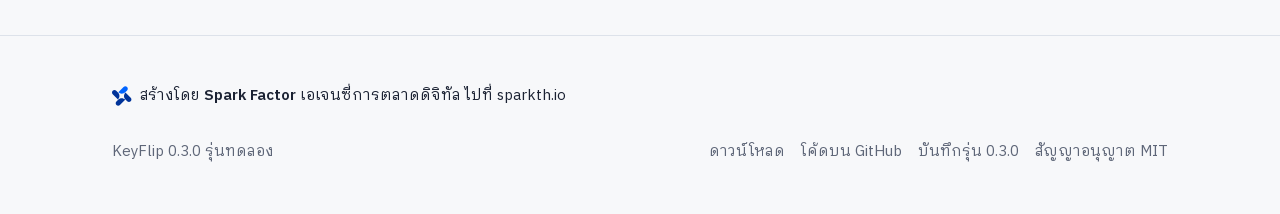
==== commit b5163afd: "Site: install pages shown right after clicking download (Mac, Windows) The download buttons open /do" ====
--- a/site/download/index.html
+++ b/site/download/index.html
@@ -162,6 +162,7 @@
       <div class="page-container">
         <h2>เปิดครั้งแรก ทำตามนี้</h2>
         <p class="before-open-lead">เครื่องจะเตือนตอนเปิดครั้งแรก เพราะรุ่นทดลองยังไม่ได้ลงทะเบียนกับ Apple และ Microsoft เป็นเรื่องปกติ ทำตามขั้นตอนนี้ครั้งเดียว</p>
+        <p class="install-video-links">ดูวิธีติดตั้งทีละขั้น: <a href="mac/">Mac (มีวิดีโอ)</a> · <a href="windows/">Windows</a></p>
 
         <div class="os-tabs-container">
           <div class="os-tablist" role="tablist" aria-label="เลือกระบบปฏิบัติการ">
--- a/site/assets/download.css
+++ b/site/assets/download.css
@@ -350,3 +350,133 @@
 .help-section p {
   font: var(--type-body);
 }
+
+/* Install Pages (#download-status, #warning-explained, #install-video, #install-steps, #install-back) */
+.download-status-section {
+  margin-block: var(--space-xl) var(--space-lg);
+}
+
+.download-status-section h1 {
+  margin-block: 0 var(--space-sm);
+}
+
+.download-fallback-line {
+  font: var(--type-body);
+  color: var(--color-ink);
+  margin-block: 0 var(--space-sm);
+}
+
+.download-fallback-line a {
+  color: var(--color-primary);
+  font-weight: 600;
+  text-decoration: underline;
+  text-underline-offset: 3px;
+}
+
+.download-status-section .download-file-info,
+.download-status-section .checksum-details {
+  max-width: var(--text-measure);
+}
+
+.warning-section {
+  margin-block-end: var(--space-xl);
+}
+
+.warning-callout {
+  background-color: var(--color-keycap);
+  border: 1px solid var(--color-rule);
+  border-radius: var(--radius-panel);
+  padding: var(--space-xl);
+  max-width: var(--text-measure);
+}
+
+@media (max-width: 640px) {
+  .warning-callout {
+    padding: var(--space-lg);
+  }
+}
+
+.warning-callout h2 {
+  font: var(--type-title);
+  margin-block: 0 var(--space-sm);
+  color: var(--color-ink);
+}
+
+.warning-callout p {
+  font: var(--type-body);
+  color: var(--color-ink);
+  margin-block: 0 var(--space-md);
+}
+
+.warning-reassurances {
+  margin: 0 0 var(--space-md) 0;
+  padding-left: var(--space-lg);
+}
+
+.warning-reassurances li {
+  font: var(--type-body);
+  color: var(--color-ink);
+  margin-block-end: var(--space-xs);
+}
+
+.warning-reassurances li::marker {
+  color: var(--color-primary);
+}
+
+.warning-by {
+  font: var(--type-small);
+  color: var(--color-slate);
+  margin: 0;
+}
+
+.install-video-section {
+  margin-block-end: var(--space-xl);
+}
+
+.install-video-section h2 {
+  margin-block: 0 var(--space-md);
+}
+
+.install-video-section .video-frame {
+  max-width: var(--text-measure);
+  margin-block: 0;
+}
+
+.install-steps-section {
+  margin-block-end: var(--space-xl);
+}
+
+.install-steps-section h2 {
+  margin-block: 0 var(--space-md);
+}
+
+.install-back-section {
+  margin-block: var(--space-lg) var(--space-section);
+}
+
+.install-back-links {
+  font: var(--type-body);
+  color: var(--color-slate);
+  margin: 0;
+  max-width: var(--text-measure);
+}
+
+.install-back-links a {
+  color: var(--color-primary);
+  font-weight: 600;
+  text-decoration: underline;
+  text-underline-offset: 3px;
+}
+
+.install-video-links {
+  font: var(--type-body);
+  margin-block: calc(var(--space-md) * -1) var(--space-lg);
+  color: var(--color-slate);
+}
+
+.install-video-links a {
+  color: var(--color-primary);
+  font-weight: 600;
+  text-decoration: underline;
+  text-underline-offset: 3px;
+}
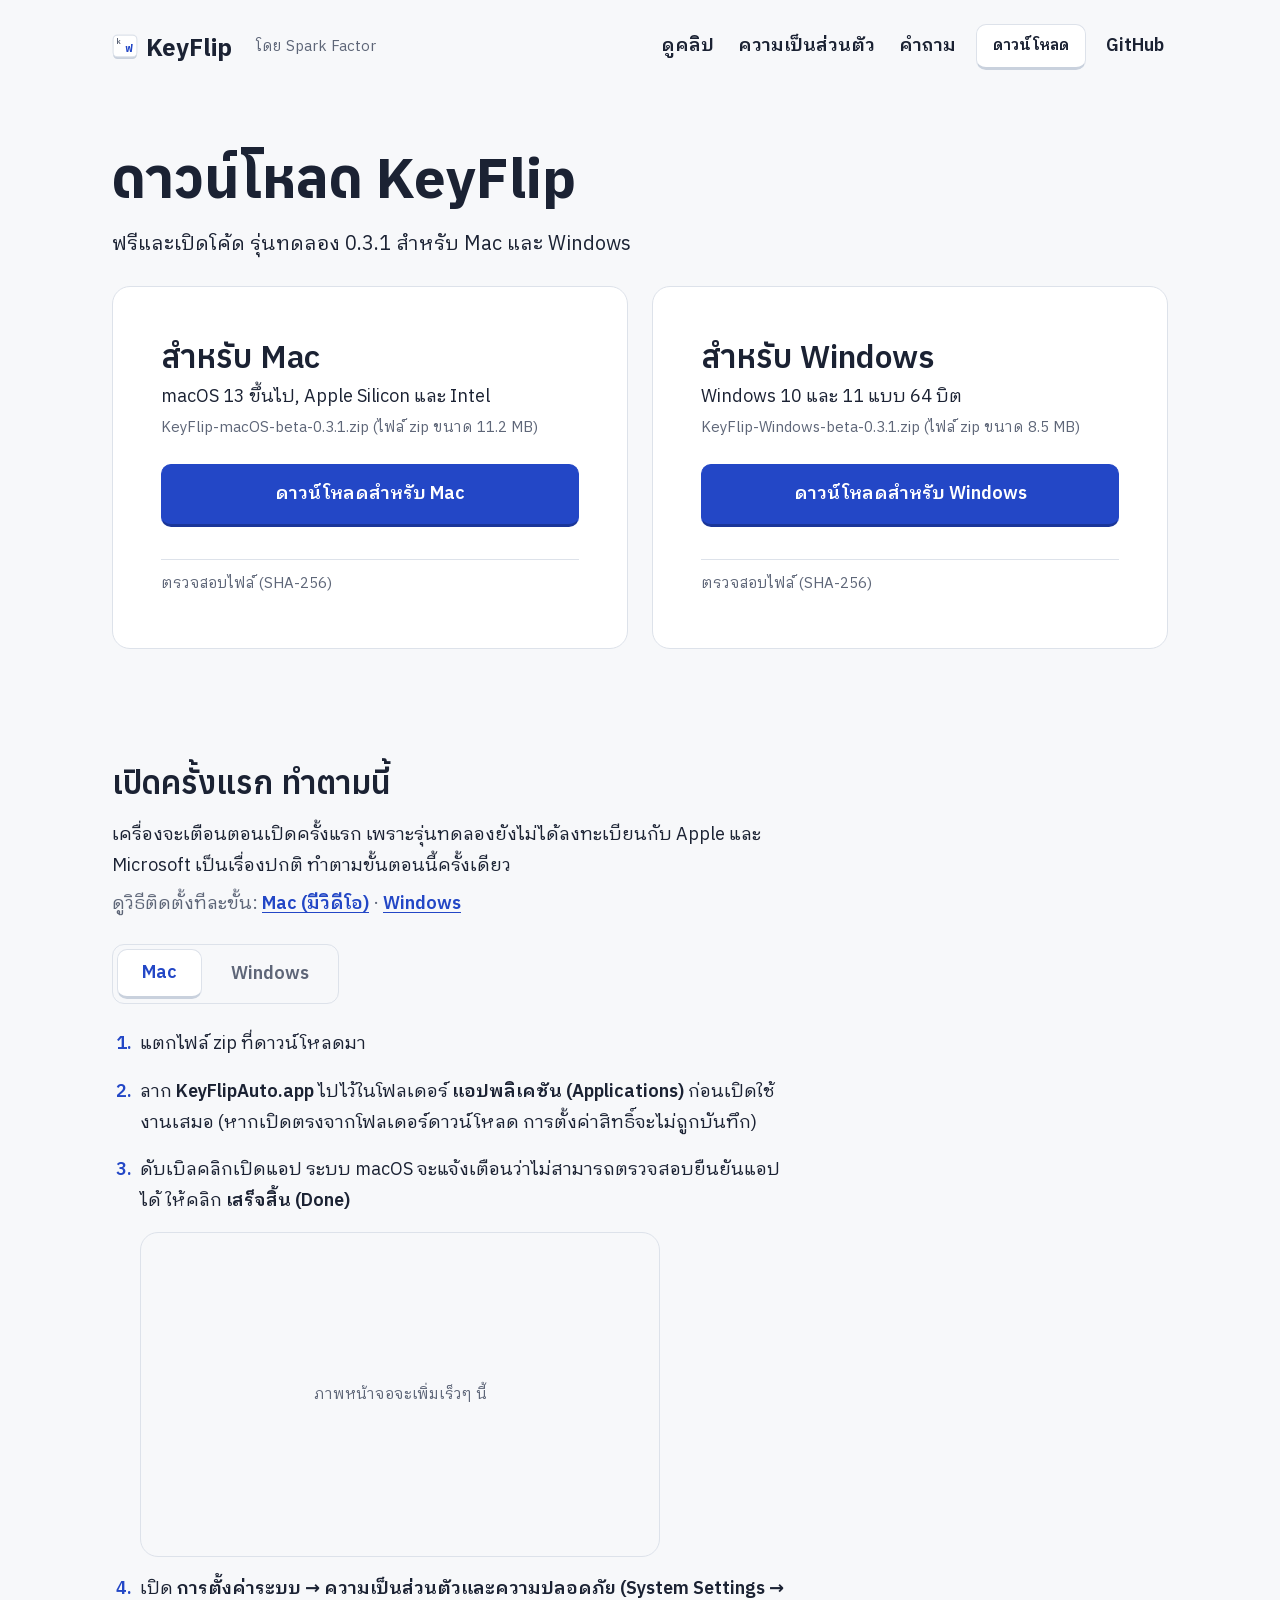
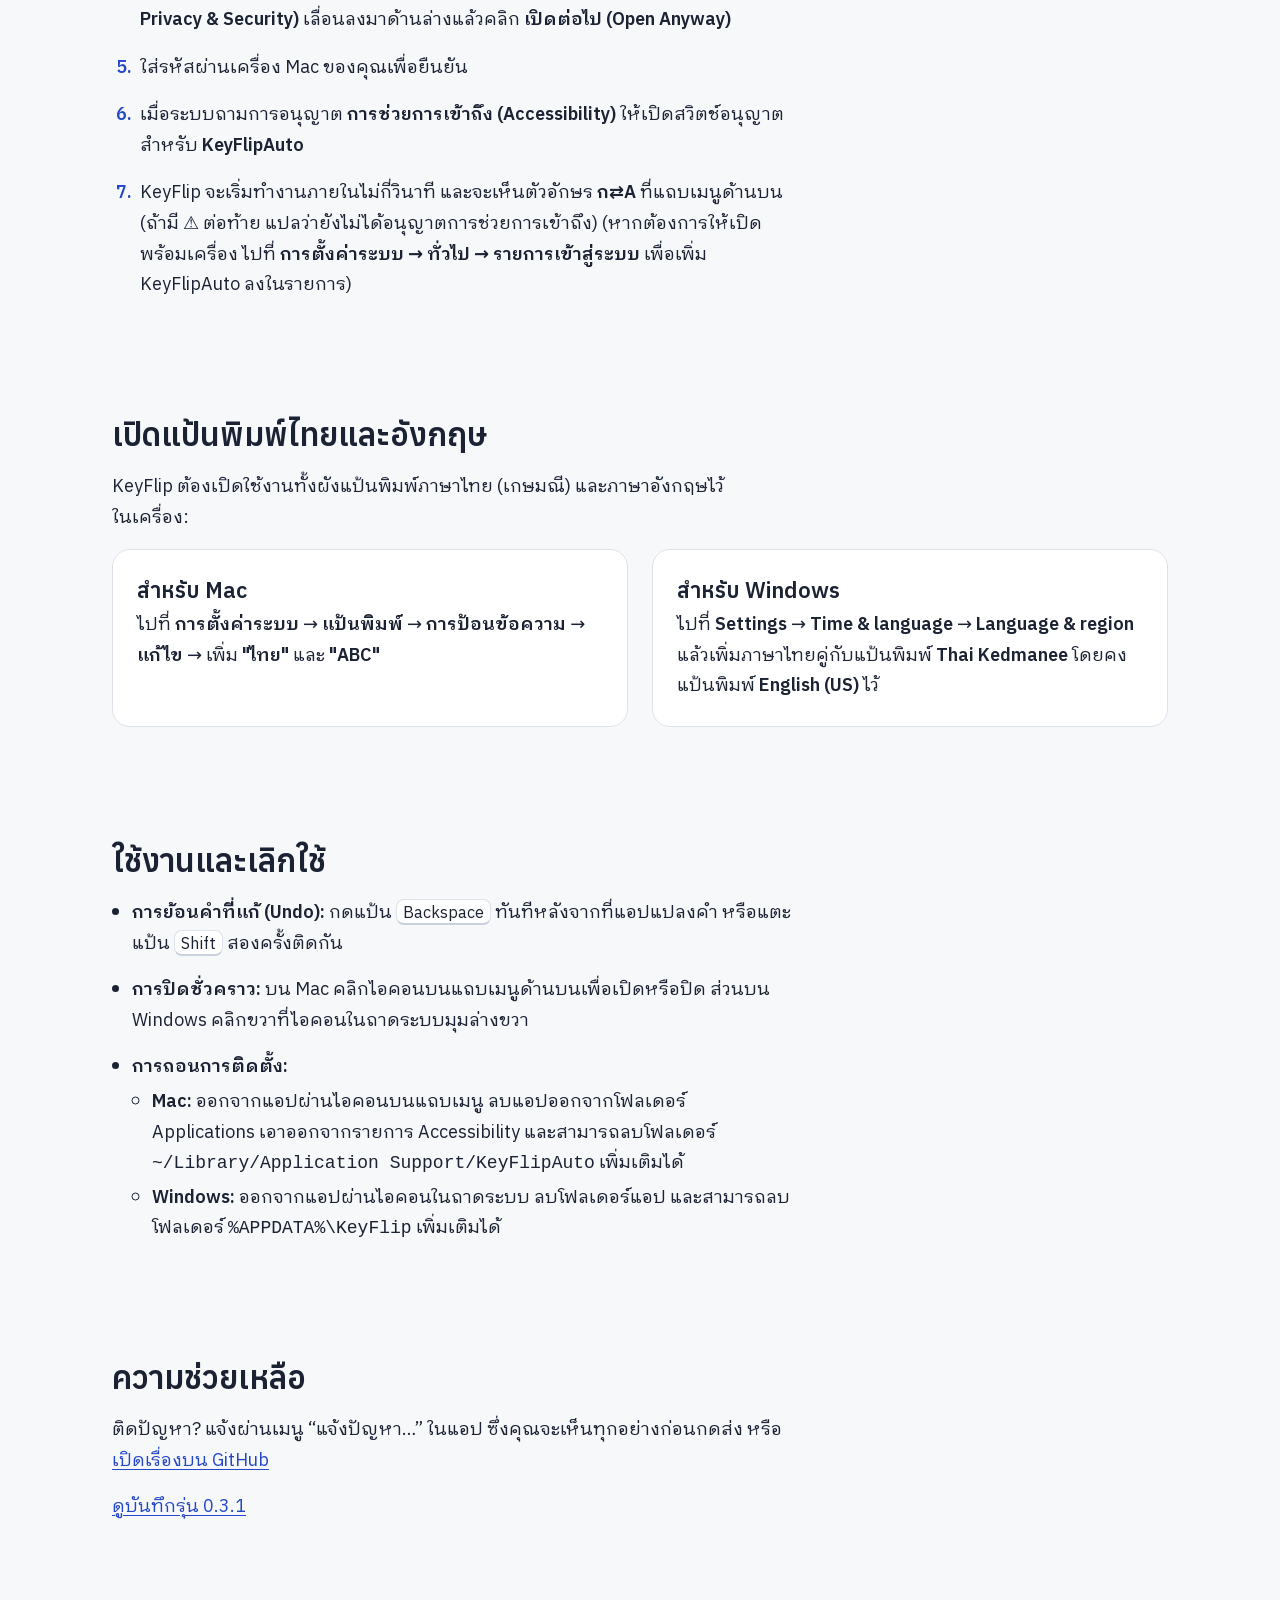
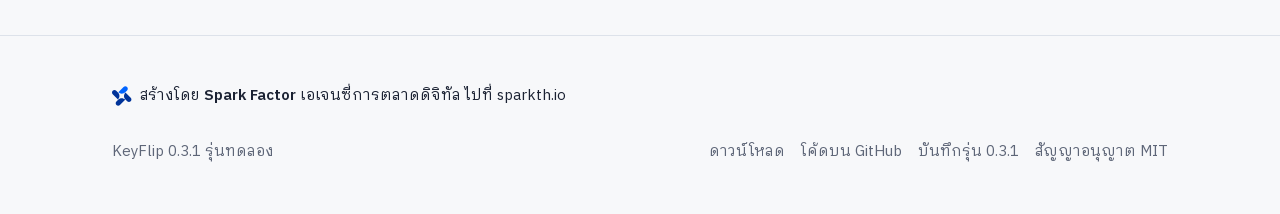
==== commit 51f9979f: "Site: point downloads at 0.3.1 (links, checksums, sizes; install pages too) Not deployed yet: ships " ====
--- a/site/download/index.html
+++ b/site/download/index.html
@@ -4,7 +4,7 @@
   <meta charset="UTF-8">
   <meta name="viewport" content="width=device-width, initial-scale=1.0">
   <title>ดาวน์โหลด KeyFlip สำหรับ Mac และ Windows</title>
-  <meta name="description" content="ดาวน์โหลด KeyFlip รุ่นทดลอง 0.3.0 ฟรีสำหรับ Mac และ Windows แก้คำที่พิมพ์ผิดภาษาอัตโนมัติ พร้อมขั้นตอนการติดตั้งและการเปิดใช้งานครั้งแรก">
+  <meta name="description" content="ดาวน์โหลด KeyFlip รุ่นทดลอง 0.3.1 ฟรีสำหรับ Mac และ Windows แก้คำที่พิมพ์ผิดภาษาอัตโนมัติ พร้อมขั้นตอนการติดตั้งและการเปิดใช้งานครั้งแรก">
   <link rel="canonical" href="https://keyflip.sparkth.io/download/">
   <link rel="icon" href="../assets/favicon.svg" type="image/svg+xml">
   <meta name="theme-color" content="#F7F8FA">
@@ -13,7 +13,7 @@
   <meta property="og:type" content="website">
   <meta property="og:url" content="https://keyflip.sparkth.io/download/">
   <meta property="og:title" content="ดาวน์โหลด KeyFlip สำหรับ Mac และ Windows">
-  <meta property="og:description" content="ดาวน์โหลด KeyFlip รุ่นทดลอง 0.3.0 ฟรีสำหรับ Mac และ Windows แก้คำที่พิมพ์ผิดภาษาอัตโนมัติ พร้อมขั้นตอนการติดตั้งและการเปิดใช้งานครั้งแรก">
+  <meta property="og:description" content="ดาวน์โหลด KeyFlip รุ่นทดลอง 0.3.1 ฟรีสำหรับ Mac และ Windows แก้คำที่พิมพ์ผิดภาษาอัตโนมัติ พร้อมขั้นตอนการติดตั้งและการเปิดใช้งานครั้งแรก">
   <meta property="og:image" content="https://keyflip.sparkth.io/assets/og.png">
   <meta property="og:image:width" content="1200">
   <meta property="og:image:height" content="630">
@@ -21,7 +21,7 @@
   <!-- Twitter Card -->
   <meta name="twitter:card" content="summary_large_image">
   <meta name="twitter:title" content="ดาวน์โหลด KeyFlip สำหรับ Mac และ Windows">
-  <meta name="twitter:description" content="ดาวน์โหลด KeyFlip รุ่นทดลอง 0.3.0 ฟรีสำหรับ Mac และ Windows แก้คำที่พิมพ์ผิดภาษาอัตโนมัติ พร้อมขั้นตอนการติดตั้งและการเปิดใช้งานครั้งแรก">
+  <meta name="twitter:description" content="ดาวน์โหลด KeyFlip รุ่นทดลอง 0.3.1 ฟรีสำหรับ Mac และ Windows แก้คำที่พิมพ์ผิดภาษาอัตโนมัติ พร้อมขั้นตอนการติดตั้งและการเปิดใช้งานครั้งแรก">
   <meta name="twitter:image" content="https://keyflip.sparkth.io/assets/og.png">
 
   <!-- Preload Critical Thai Subsets -->
@@ -44,7 +44,7 @@
     "name": "KeyFlip",
     "operatingSystem": "macOS 13+, Windows 10/11 (64-bit)",
     "applicationCategory": "UtilitiesApplication",
-    "softwareVersion": "0.3.0",
+    "softwareVersion": "0.3.1",
     "offers": {
       "@type": "Offer",
       "price": "0",
@@ -88,7 +88,7 @@
     <section class="site-section download-intro-section">
       <div class="page-container">
         <h1>ดาวน์โหลด KeyFlip</h1>
-        <p class="download-lead">ฟรีและเปิดโค้ด รุ่นทดลอง 0.3.0 สำหรับ Mac และ Windows</p>
+        <p class="download-lead">ฟรีและเปิดโค้ด รุ่นทดลอง 0.3.1 สำหรับ Mac และ Windows</p>
       </div>
     </section>
 
@@ -117,17 +117,17 @@
               <span class="download-os-match" hidden>ตรงกับเครื่องนี้</span>
             </div>
             <p class="download-req">macOS 13&nbsp;ขึ้นไป, Apple Silicon และ Intel</p>
-            <p class="download-file-info">KeyFlip-macOS-beta-0.3.0.zip (ไฟล์ zip ขนาด 10.4&nbsp;MB)</p>
+            <p class="download-file-info">KeyFlip-macOS-beta-0.3.1.zip (ไฟล์ zip ขนาด 11.2&nbsp;MB)</p>
             <div class="download-action">
-              <a href="https://github.com/ongkub/keyflip/releases/download/v0.3.0-beta/KeyFlip-macOS-beta-0.3.0.zip" class="btn btn-primary" download>ดาวน์โหลดสำหรับ Mac</a>
+              <a href="https://github.com/ongkub/keyflip/releases/download/v0.3.1-beta/KeyFlip-macOS-beta-0.3.1.zip" class="btn btn-primary" download>ดาวน์โหลดสำหรับ Mac</a>
             </div>
             <details class="checksum-details">
               <summary class="checksum-summary">ตรวจสอบไฟล์ (SHA-256)</summary>
               <div class="checksum-body">
                 <p class="checksum-label">รหัส SHA-256:</p>
-                <code class="checksum-code">da1f7f8fc4b481e37bb7ec19aa4b6892c7f17ee0bc4deb4c83bc3d42890a391e</code>
+                <code class="checksum-code">2af8a7eca0de95e39c8490099900d4228809243c4a9f5ae73caf0a852cd731ef</code>
                 <p class="checksum-label">คำสั่งตรวจสอบใน Terminal:</p>
-                <code class="checksum-cmd">shasum -a 256 KeyFlip-macOS-beta-0.3.0.zip</code>
+                <code class="checksum-cmd">shasum -a 256 KeyFlip-macOS-beta-0.3.1.zip</code>
               </div>
             </details>
           </div>
@@ -139,17 +139,17 @@
               <span class="download-os-match" hidden>ตรงกับเครื่องนี้</span>
             </div>
             <p class="download-req">Windows 10 และ 11 แบบ 64&nbsp;บิต</p>
-            <p class="download-file-info">KeyFlip-Windows-beta-0.3.0.zip (ไฟล์ zip ขนาด 8.4&nbsp;MB)</p>
+            <p class="download-file-info">KeyFlip-Windows-beta-0.3.1.zip (ไฟล์ zip ขนาด 8.5&nbsp;MB)</p>
             <div class="download-action">
-              <a href="https://github.com/ongkub/keyflip/releases/download/v0.3.0-beta/KeyFlip-Windows-beta-0.3.0.zip" class="btn btn-primary" download>ดาวน์โหลดสำหรับ Windows</a>
+              <a href="https://github.com/ongkub/keyflip/releases/download/v0.3.1-beta/KeyFlip-Windows-beta-0.3.1.zip" class="btn btn-primary" download>ดาวน์โหลดสำหรับ Windows</a>
             </div>
             <details class="checksum-details">
               <summary class="checksum-summary">ตรวจสอบไฟล์ (SHA-256)</summary>
               <div class="checksum-body">
                 <p class="checksum-label">รหัส SHA-256:</p>
-                <code class="checksum-code">c2cb40fa6233eb7d661bbd218ee119cf631d73be3b735349c39e7567ae5af85e</code>
+                <code class="checksum-code">5c54a38f62002d5908339479a176178d35d4090662e0be5835f765f8fc373c49</code>
                 <p class="checksum-label">คำสั่งตรวจสอบใน Command Prompt / PowerShell:</p>
-                <code class="checksum-cmd">certutil -hashfile KeyFlip-Windows-beta-0.3.0.zip SHA256</code>
+                <code class="checksum-cmd">certutil -hashfile KeyFlip-Windows-beta-0.3.1.zip SHA256</code>
               </div>
             </details>
           </div>
@@ -254,7 +254,7 @@
       <div class="page-container">
         <h2>ความช่วยเหลือ</h2>
         <p>ติดปัญหา? แจ้งผ่านเมนู “แจ้งปัญหา…” ในแอป ซึ่งคุณจะเห็นทุกอย่างก่อนกดส่ง หรือ<a href="https://github.com/ongkub/keyflip/issues" target="_blank" rel="noopener noreferrer">เปิดเรื่องบน GitHub</a></p>
-        <p><a href="https://github.com/ongkub/keyflip/releases/tag/v0.3.0-beta" target="_blank" rel="noopener noreferrer">ดูบันทึกรุ่น 0.3.0</a></p>
+        <p><a href="https://github.com/ongkub/keyflip/releases/tag/v0.3.1-beta" target="_blank" rel="noopener noreferrer">ดูบันทึกรุ่น 0.3.1</a></p>
       </div>
     </section>
   </main>
@@ -266,11 +266,11 @@
         <img src="../assets/spark-factor-logo.svg" alt="" width="20" height="20">
         <span>สร้างโดย <strong>Spark Factor</strong> เอเจนซี่การตลาดดิจิทัล ไปที่ sparkth.io</span>
       </a>
-      <p class="footer-meta">KeyFlip 0.3.0 รุ่นทดลอง</p>
+      <p class="footer-meta">KeyFlip 0.3.1 รุ่นทดลอง</p>
       <nav class="footer-links" aria-label="ลิงก์ส่วนท้าย">
         <a href="./">ดาวน์โหลด</a>
         <a href="https://github.com/ongkub/keyflip" target="_blank" rel="noopener noreferrer">โค้ดบน GitHub</a>
-        <a href="https://github.com/ongkub/keyflip/releases/tag/v0.3.0-beta" target="_blank" rel="noopener noreferrer">บันทึกรุ่น 0.3.0</a>
+        <a href="https://github.com/ongkub/keyflip/releases/tag/v0.3.1-beta" target="_blank" rel="noopener noreferrer">บันทึกรุ่น 0.3.1</a>
         <a href="https://github.com/ongkub/keyflip/blob/main/LICENSE" target="_blank" rel="noopener noreferrer">สัญญาอนุญาต MIT</a>
       </nav>
     </div>
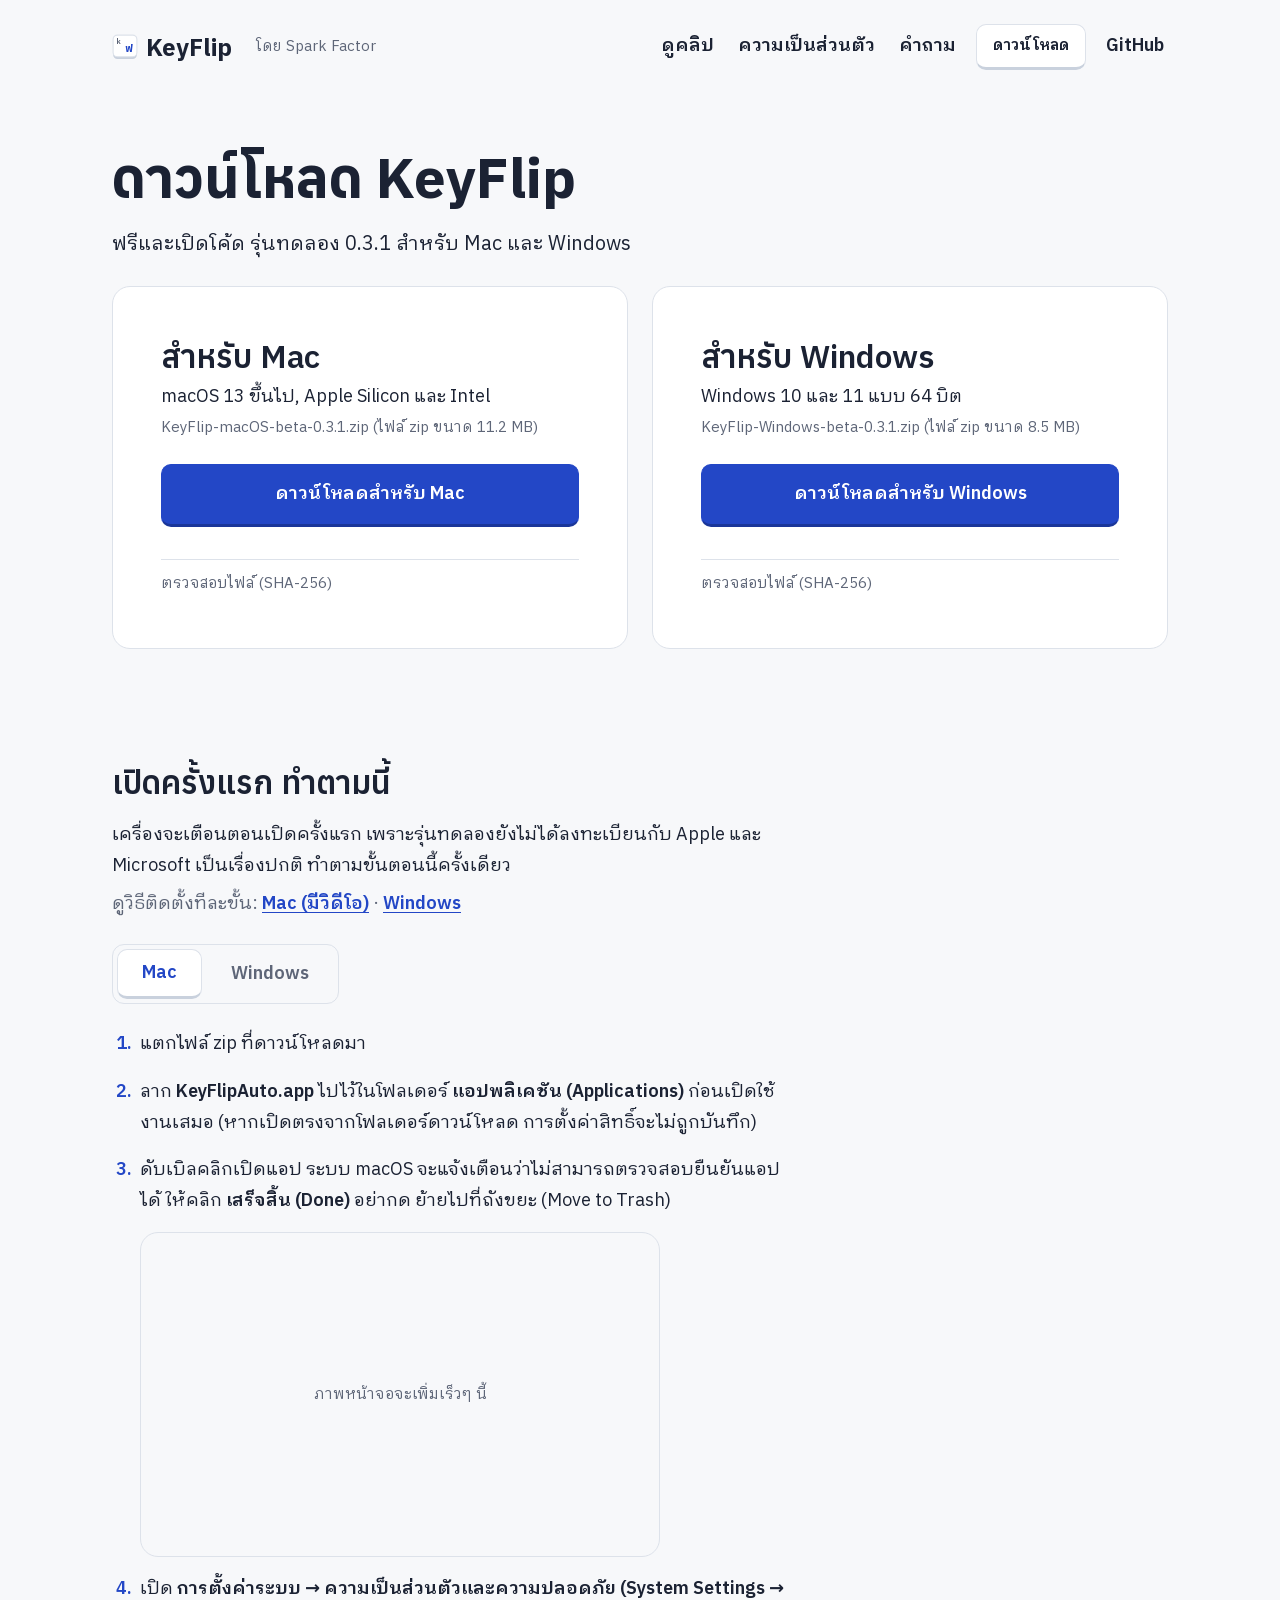
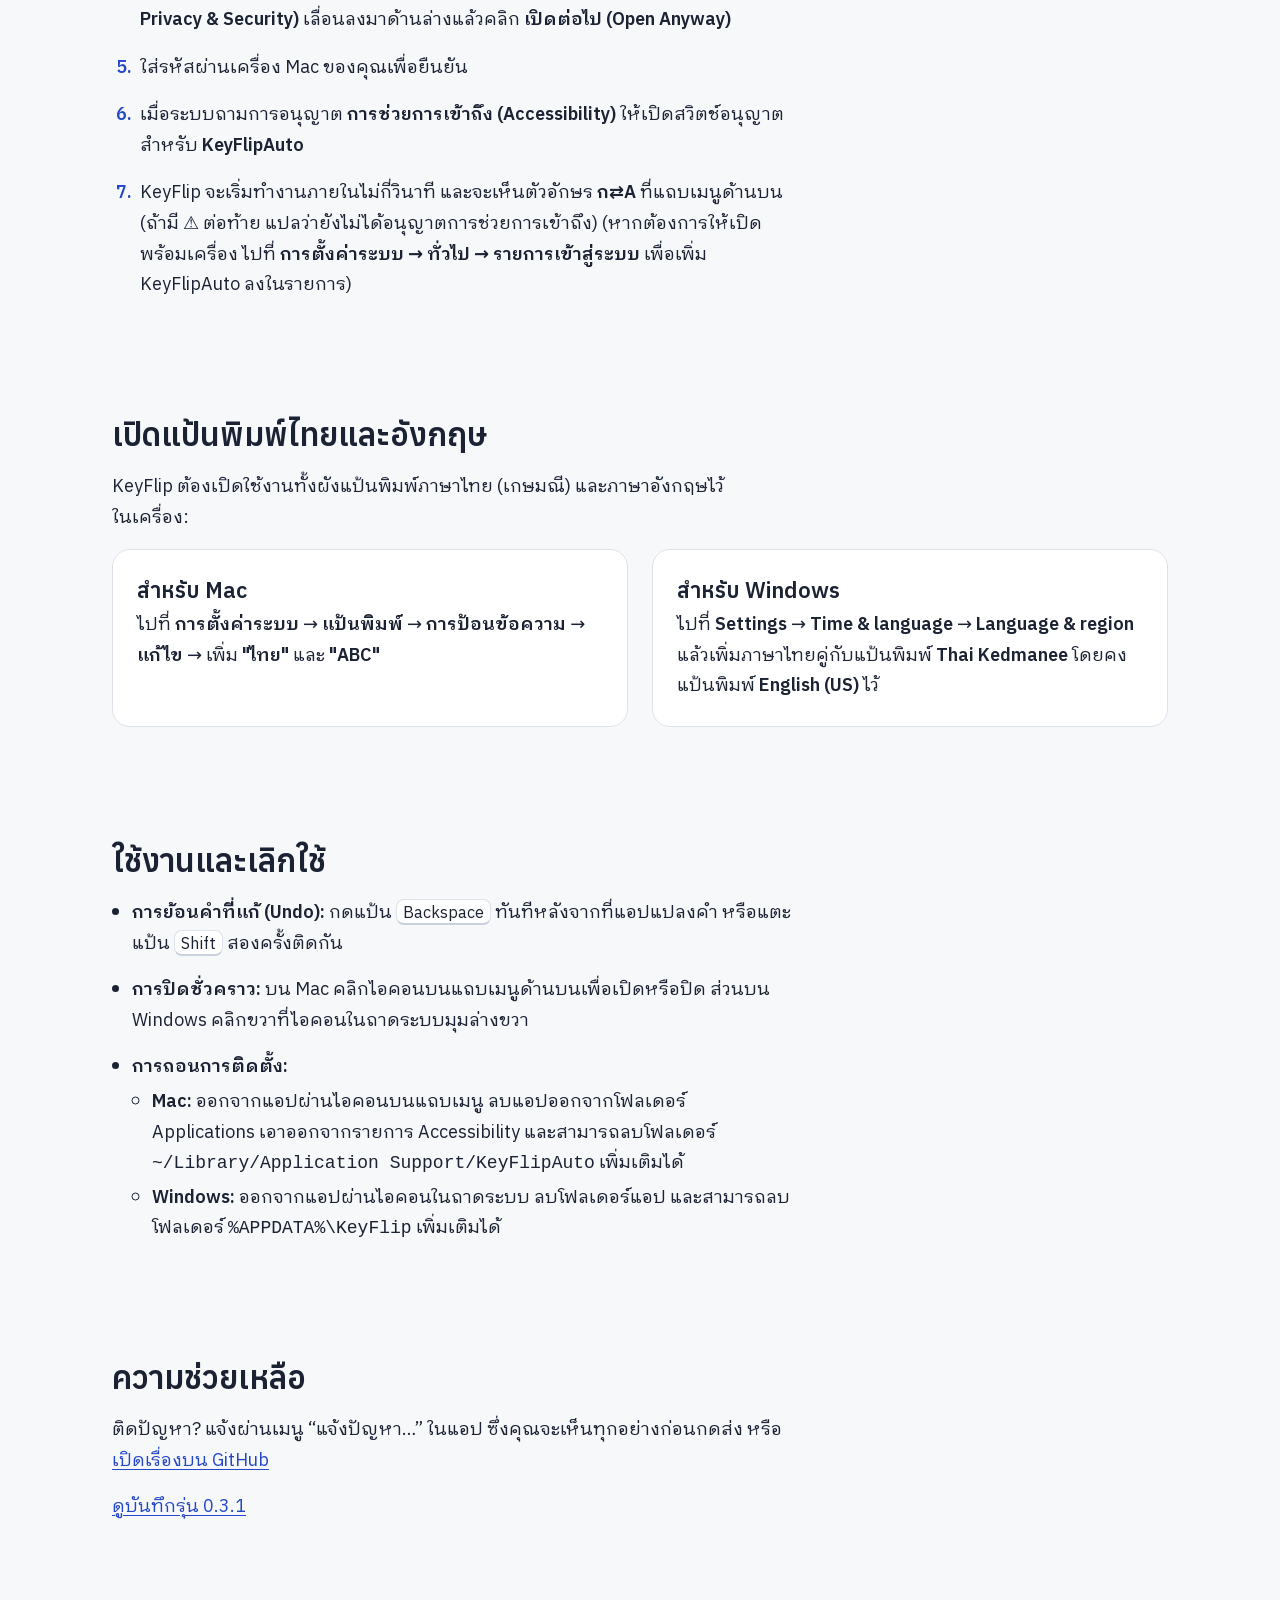
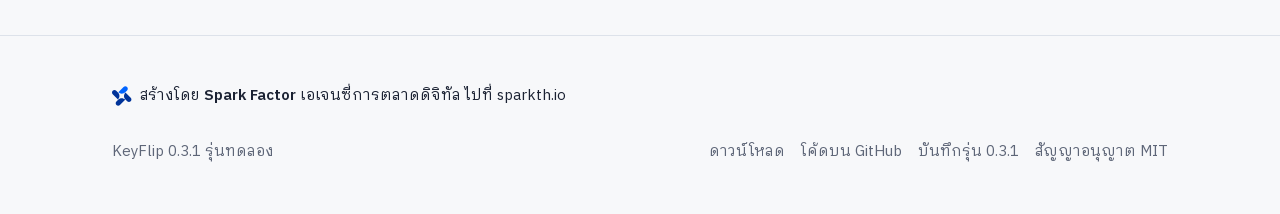
==== commit fe8f00f9: "Site: Mac install video (real recording, Thai step captions) on /download/mac/ 44 s, 1280x720, 1.7 M" ====
--- a/site/download/index.html
+++ b/site/download/index.html
@@ -177,7 +177,7 @@
               <li class="step-item">แตกไฟล์ zip ที่ดาวน์โหลดมา</li>
               <li class="step-item">ลาก <strong>KeyFlipAuto.app</strong> ไปไว้ในโฟลเดอร์ <strong>แอปพลิเคชัน (Applications)</strong> ก่อนเปิดใช้งานเสมอ (หากเปิดตรงจากโฟลเดอร์ดาวน์โหลด การตั้งค่าสิทธิ์จะไม่ถูกบันทึก)</li>
               <li class="step-item">
-                ดับเบิลคลิกเปิดแอป ระบบ macOS จะแจ้งเตือนว่าไม่สามารถตรวจสอบยืนยันแอปได้ ให้คลิก <strong>เสร็จสิ้น (Done)</strong>
+                ดับเบิลคลิกเปิดแอป ระบบ macOS จะแจ้งเตือนว่าไม่สามารถตรวจสอบยืนยันแอปได้ ให้คลิก <strong>เสร็จสิ้น (Done)</strong> อย่ากด ย้ายไปที่ถังขยะ (Move to Trash)
                 <figure class="step-shot" data-todo="screenshot">
                   <div class="step-shot-placeholder">ภาพหน้าจอจะเพิ่มเร็วๆ นี้</div>
                 </figure>
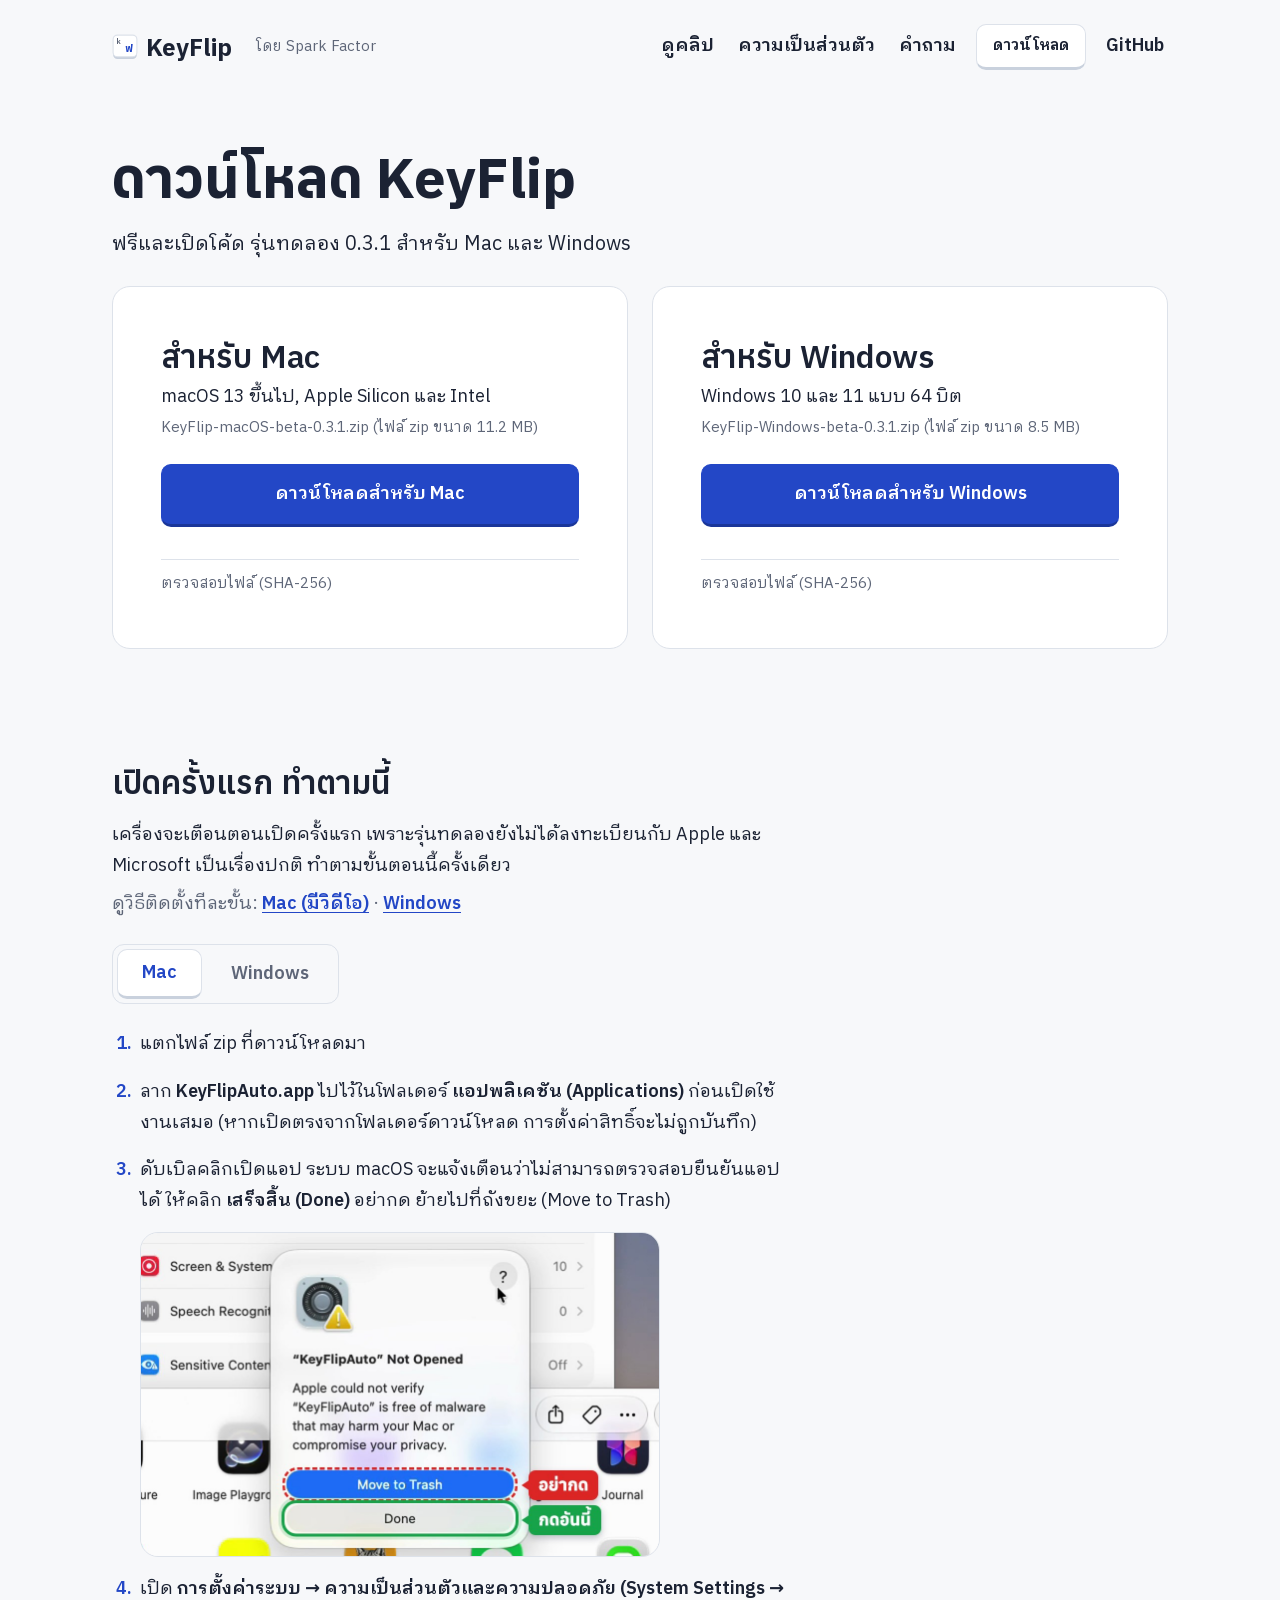
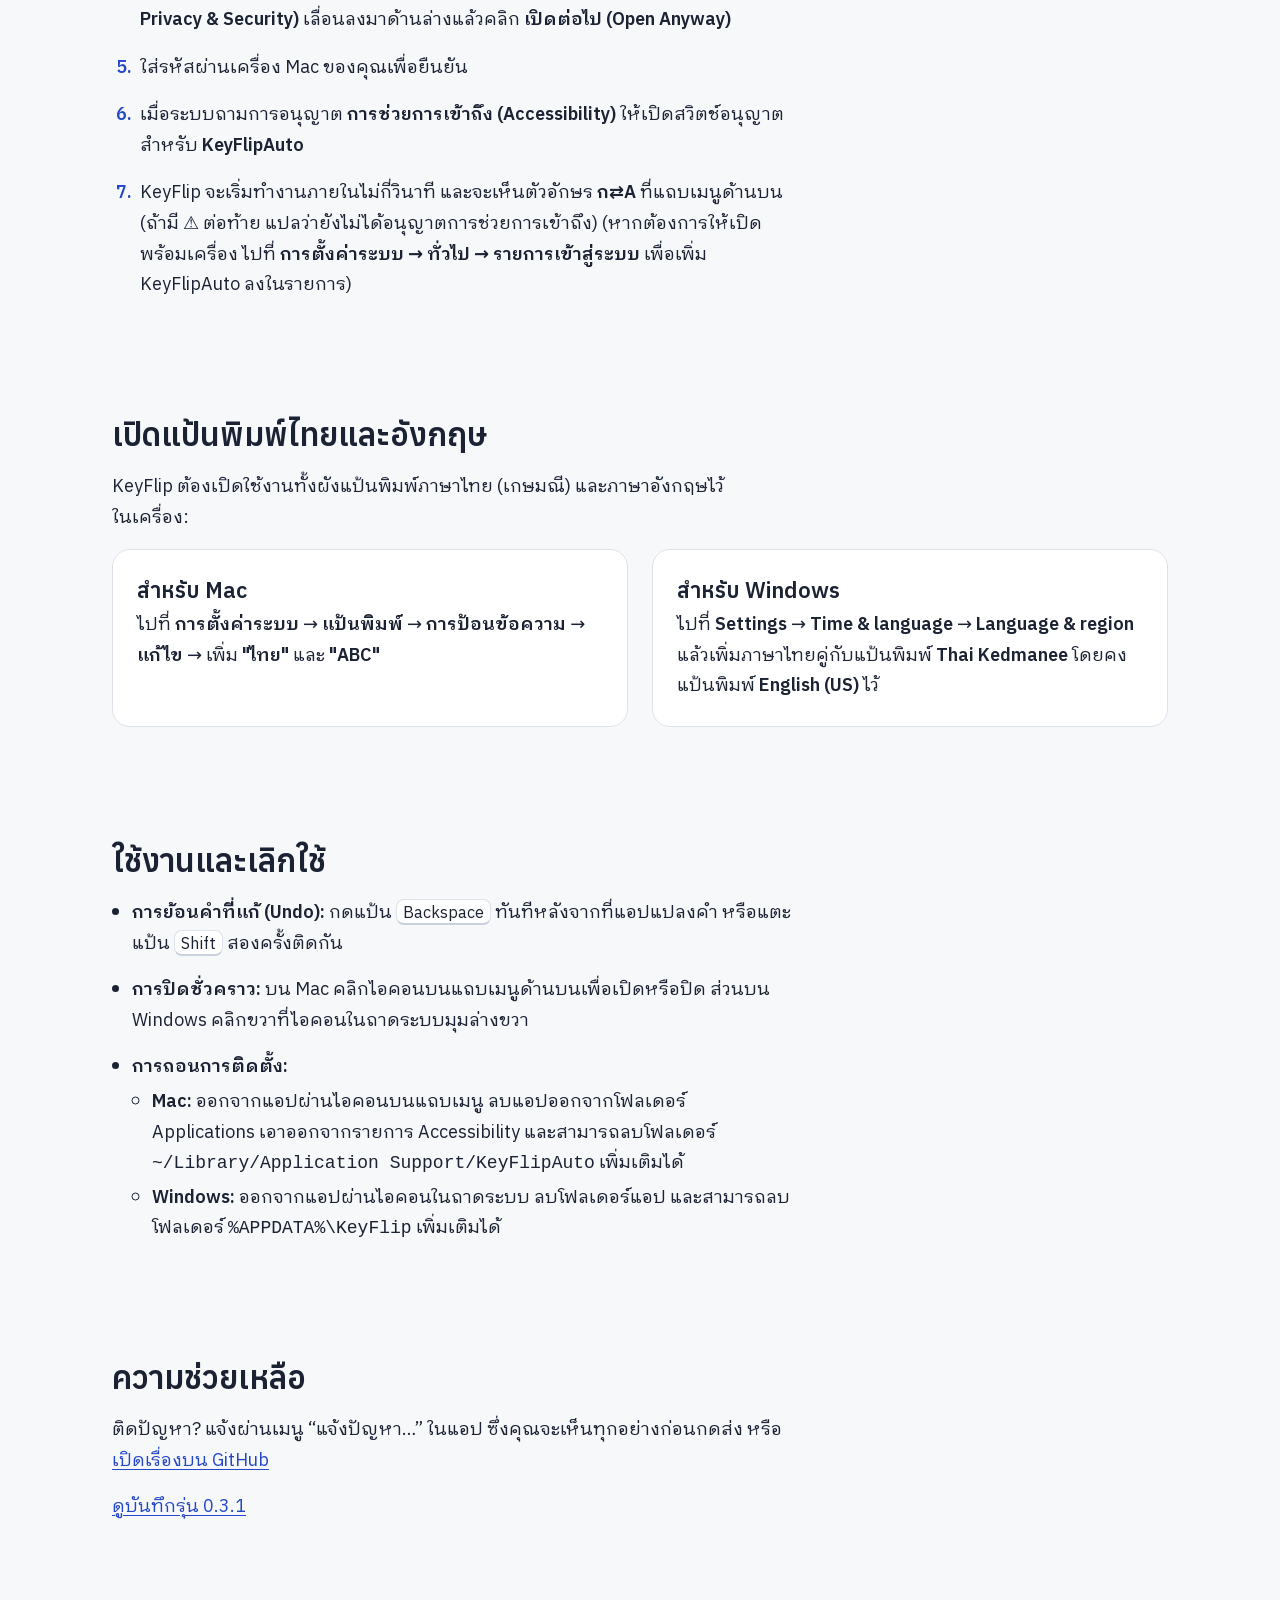
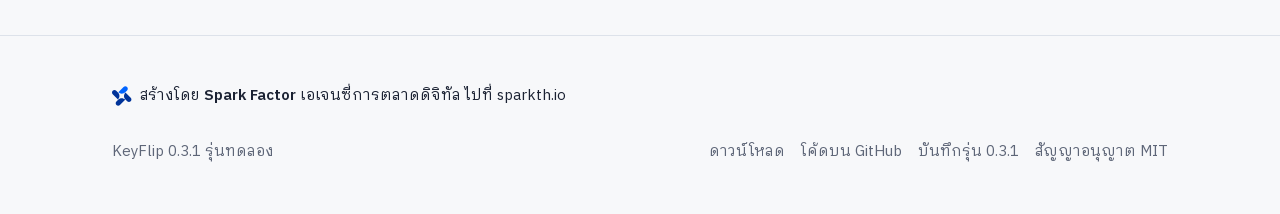
==== commit 694e3f5a: "Site: real screenshot of the macOS first-open warning (press Done, not Move to Trash) Replaces the '" ====
--- a/site/download/index.html
+++ b/site/download/index.html
@@ -178,8 +178,8 @@
               <li class="step-item">ลาก <strong>KeyFlipAuto.app</strong> ไปไว้ในโฟลเดอร์ <strong>แอปพลิเคชัน (Applications)</strong> ก่อนเปิดใช้งานเสมอ (หากเปิดตรงจากโฟลเดอร์ดาวน์โหลด การตั้งค่าสิทธิ์จะไม่ถูกบันทึก)</li>
               <li class="step-item">
                 ดับเบิลคลิกเปิดแอป ระบบ macOS จะแจ้งเตือนว่าไม่สามารถตรวจสอบยืนยันแอปได้ ให้คลิก <strong>เสร็จสิ้น (Done)</strong> อย่ากด ย้ายไปที่ถังขยะ (Move to Trash)
-                <figure class="step-shot" data-todo="screenshot">
-                  <div class="step-shot-placeholder">ภาพหน้าจอจะเพิ่มเร็วๆ นี้</div>
+                <figure class="step-shot">
+                  <img src="../assets/install/mac-not-opened.jpg" width="1040" height="650" loading="lazy" alt="หน้าต่างเตือน “KeyFlipAuto” Not Opened บน Mac: กด Done ไม่ต้องกด Move to Trash">
                 </figure>
               </li>
               <li class="step-item">เปิด <strong>การตั้งค่าระบบ → ความเป็นส่วนตัวและความปลอดภัย (System Settings → Privacy &amp; Security)</strong> เลื่อนลงมาด้านล่างแล้วคลิก <strong>เปิดต่อไป (Open Anyway)</strong></li>
@@ -197,9 +197,6 @@
               <li class="step-item">ดับเบิลคลิกเปิดไฟล์ <strong>keyflip.exe</strong></li>
               <li class="step-item">
                 หากหน้าต่าง <strong>Windows protected your PC</strong> ปรากฏขึ้น ให้คลิก <strong>More info</strong> แล้วเลือก <strong>Run anyway</strong>
-                <figure class="step-shot" data-todo="screenshot">
-                  <div class="step-shot-placeholder">ภาพหน้าจอจะเพิ่มเร็วๆ นี้</div>
-                </figure>
               </li>
               <li class="step-item">ไอคอนจะปรากฏขึ้นที่ <strong>ถาดระบบ (System Tray)</strong> บริเวณมุมล่างขวาของหน้าจอ</li>
               <li class="step-item">คลิกขวาที่ไอคอนเพื่อเปิด/ปิดการทำงาน ดูสถิติ และเลือก <strong>แจ้งปัญหา…</strong></li>
--- a/site/assets/download.css
+++ b/site/assets/download.css
@@ -480,3 +480,7 @@
   text-decoration: underline;
   text-underline-offset: 3px;
 }
+
+/* Real screenshots inside a step (replace the old placeholder boxes) */
+.step-shot { overflow: hidden; }
+.step-shot img { display: block; width: 100%; height: 100%; object-fit: cover; }
